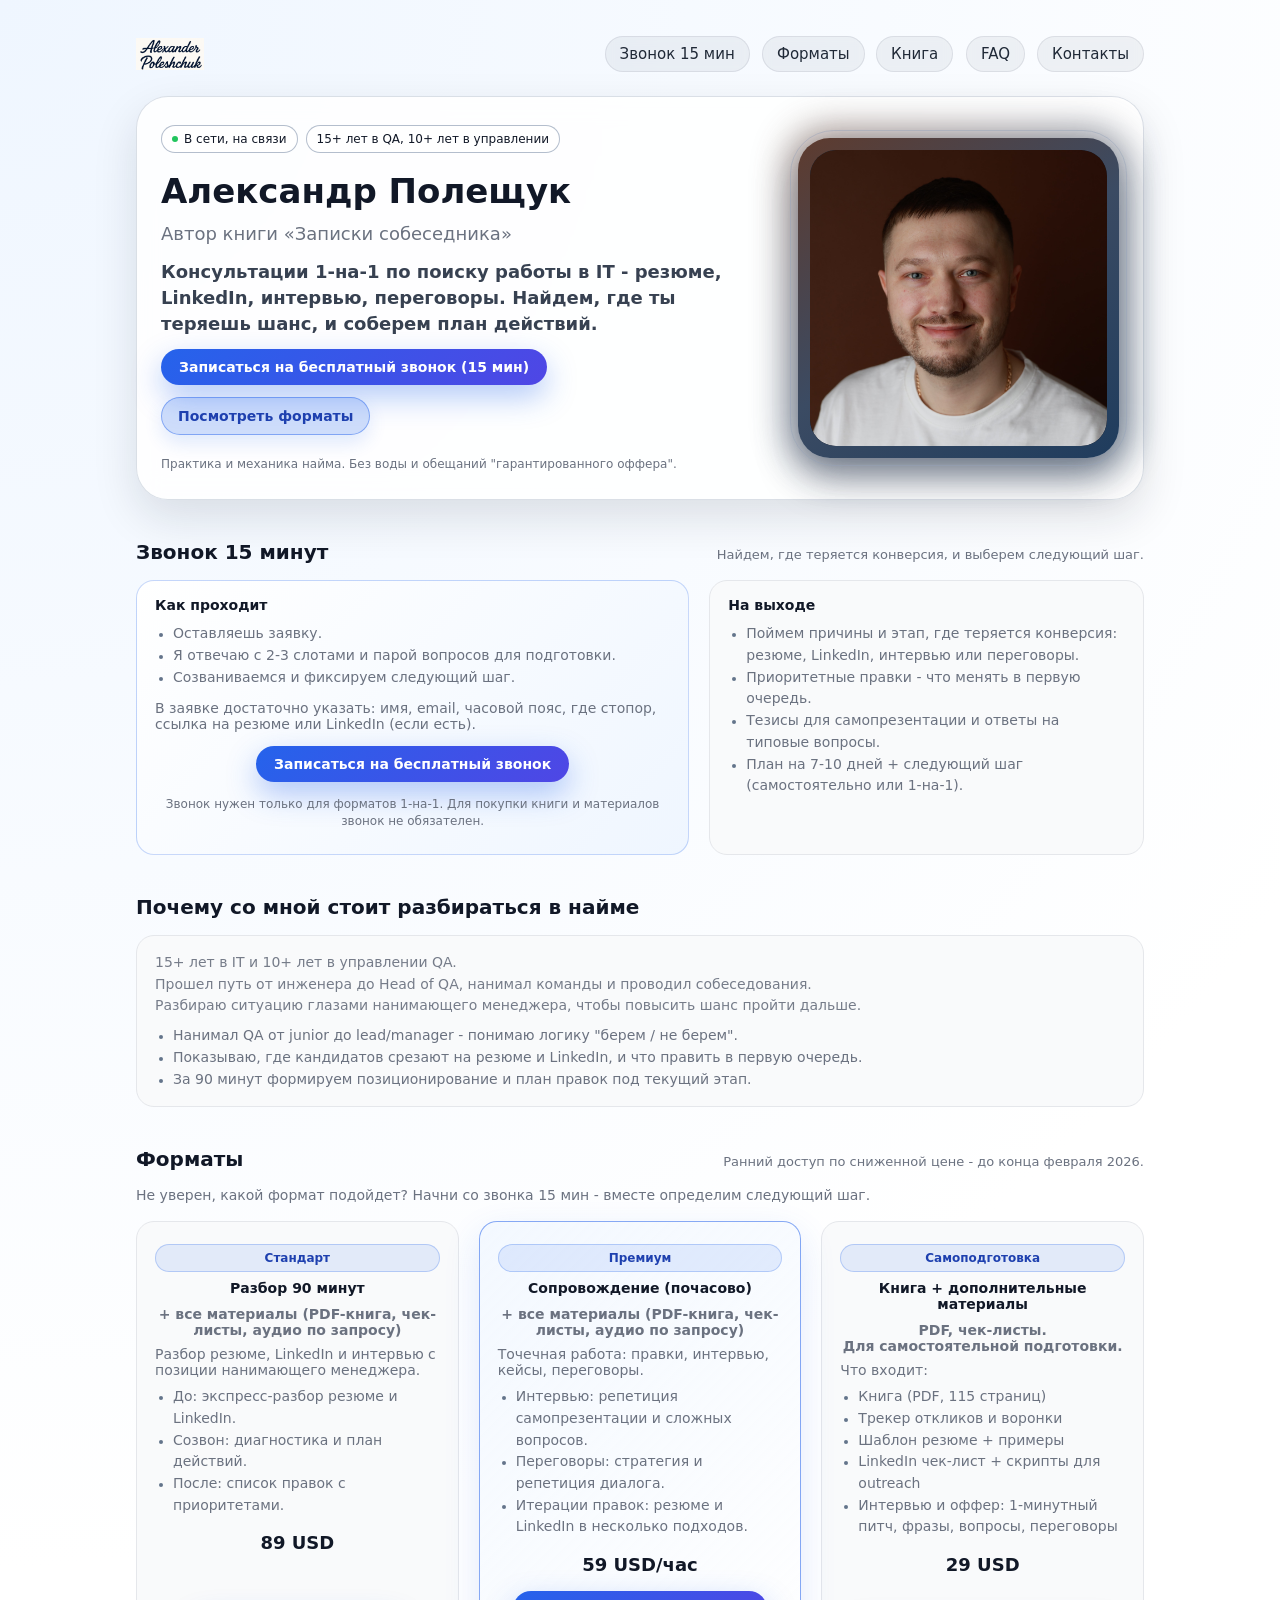
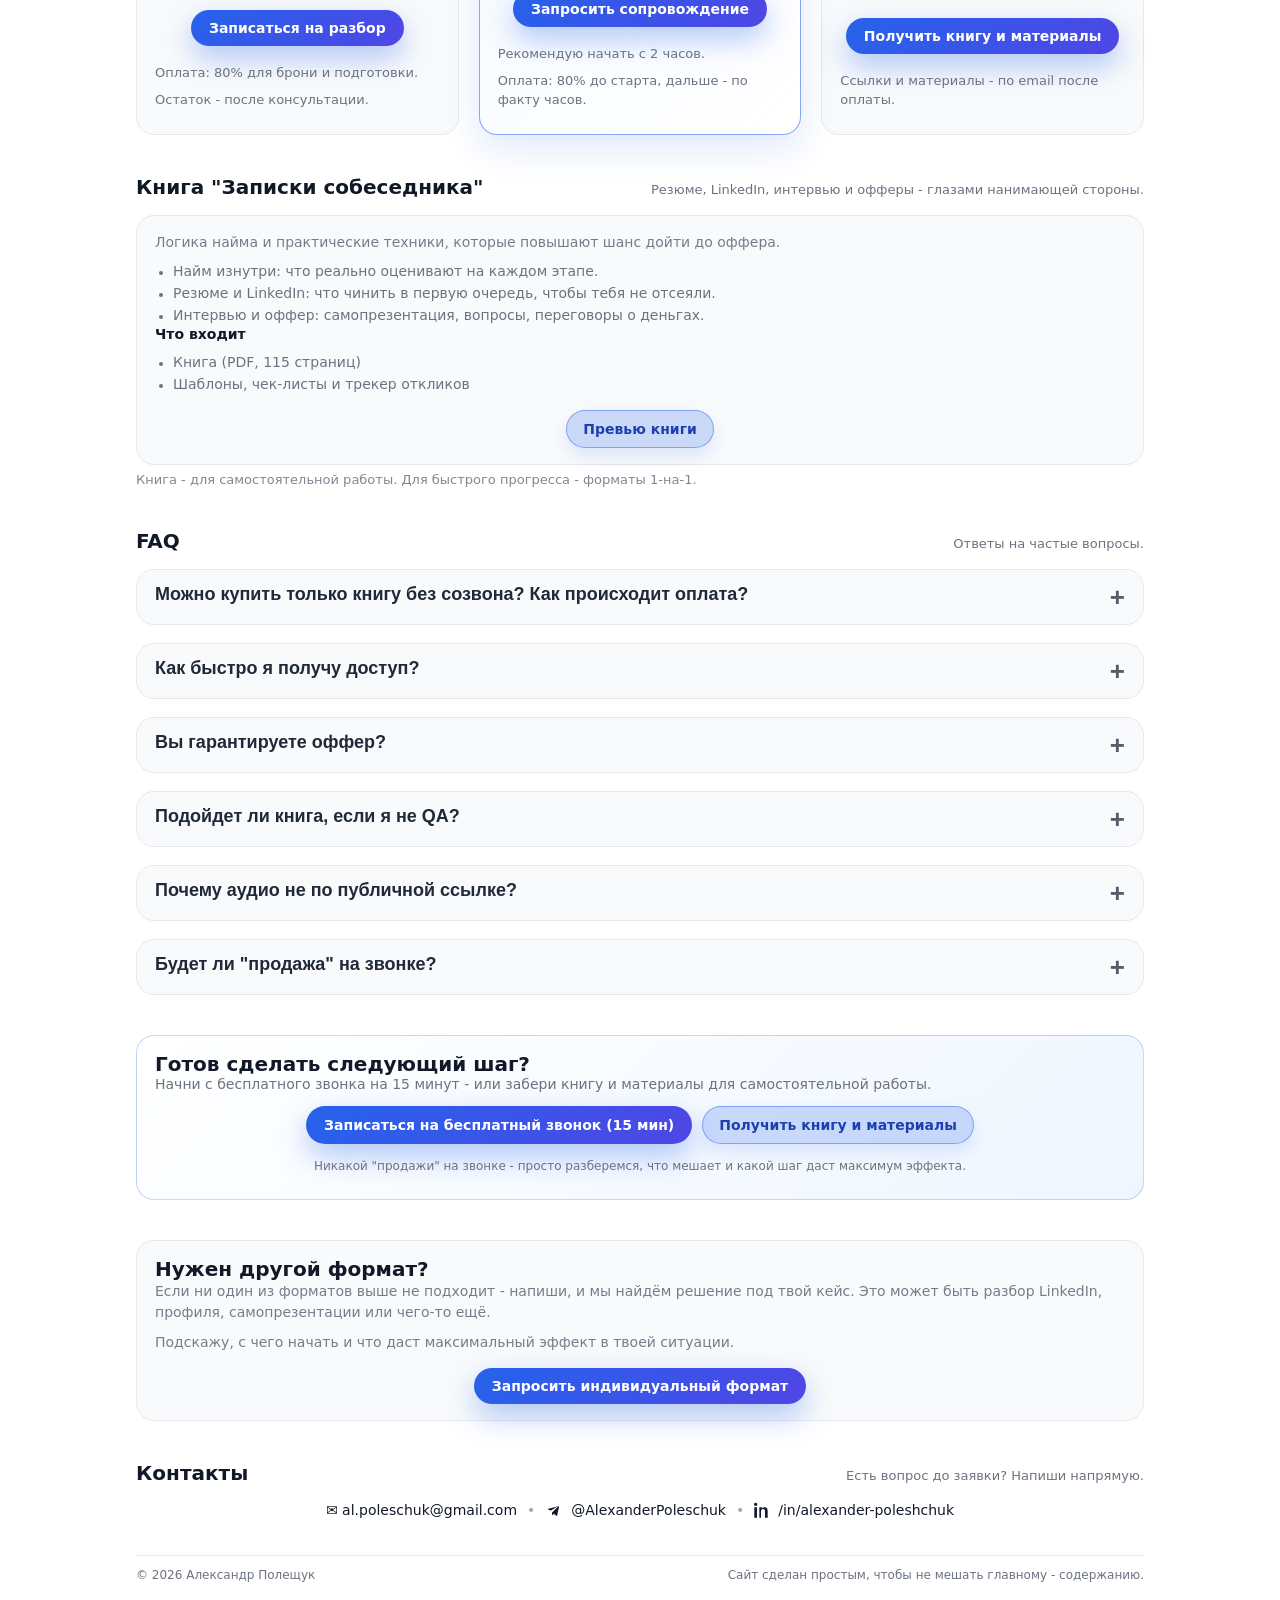
==== index.html @ 463e6f30 "Polish styles and layout" ====
<!DOCTYPE html>
<html lang="ru">

<head>
    <meta charset="utf-8" />
    <meta content="width=device-width, initial-scale=1" name="viewport" />
    <title>Александр Полещук - собеседования в IT</title>
    <meta content="Книга и работа 1-на-1: резюме, LinkedIn, интервью, офферы и переговоры. 15-минутный звонок, форматы, FAQ." name="description" />
    <link href="assets/favicon.png" rel="icon" type="image/png" />
    <link href="assets/favicon.ico" rel="icon" type="image/x-icon" />
    <link href="https://fonts.googleapis.com" rel="preconnect" />
    <link crossorigin="" href="https://fonts.gstatic.com" rel="preconnect" />
    <link href="styles.css" rel="stylesheet" />
</head>

<body>
    <div class="page">
        <header class="header">
            <a aria-label="На верх страницы" class="logo" href="#top">
                <img alt="Alexander Poleshchuk" loading="lazy" src="assets/Logo.png" />
            </a>
            <nav aria-label="Навигация" class="nav">
                <a href="#call">Звонок 15 мин</a>
                <a href="#pricing">Форматы</a>
                <a href="#book">Книга</a>
                <a href="#faq">FAQ</a>
                <a href="#contacts">Контакты</a>
            </nav>
        </header>
        <main id="top">
            <!-- HERO -->
            <section aria-label="Вступление" class="hero">
                <div class="hero-left">
                    <div class="hero-badges">
                        <span class="badge"><span class="badge-dot"></span>В сети, на связи</span>
                        <span class="badge">15+ лет в QA, 10+ лет в управлении</span>
                    </div>
                    <h1 class="hero-title">Александр Полещук</h1>
                    <div class="hero-subtitle hero-badge">
                        Автор книги «Записки собеседника»
                    </div>
                    <p class="hero-subtitle">
                        Консультации 1-на-1 по поиску работы в IT - резюме, LinkedIn, интервью, переговоры.
                        Найдем, где ты теряешь шанс, и соберем план действий.
                    </p>
                    <div class="hero-actions">
                        <a class="btn-primary js-lead" data-package="intro" href="#">Записаться на бесплатный звонок (15 мин)</a>
                        <a class="btn-secondary" href="#pricing">Посмотреть форматы</a>
                    </div>
                    <p class="hero-note">Практика и механика найма. Без воды и обещаний "гарантированного оффера".</p>
                </div>
                <div class="hero-right">
                    <div aria-hidden="true" class="hero-photo">
                        <div class="hero-photo-inner">
                            <img alt="Фото" loading="eager" src="assets/0F3A0094_1.JPG" />
                        </div>
                    </div>
                </div>
            </section>
            <!-- CALL 15 -->
            <section class="section" id="call">
                <div class="section-header">
                    <h2 class="section-title">Звонок 15 минут</h2>
                    <p class="section-subtitle">Найдем, где теряется конверсия, и выберем следующий шаг.</p>
                </div>
                <div class="grid-2">
                    <div class="card callout-card">
                        <h3>Как проходит</h3>
                        <ul class="list">
                            <li>Оставляешь заявку.</li>
                            <li>Я отвечаю с 2-3 слотами и парой вопросов для подготовки.</li>
                            <li>Созваниваемся и фиксируем следующий шаг.</li>
                        </ul>
                        <p class="mini-note">В заявке достаточно указать: имя, email, часовой пояс, где стопор, ссылка на резюме или LinkedIn (если есть).</p>
                        <div class="card-actions">
                            <a class="btn-primary js-lead" data-package="intro" href="#">Записаться на бесплатный звонок</a>
                        </div>
                        <p class="form-hint">
                            Звонок нужен только для форматов 1-на-1. Для покупки книги и материалов звонок не обязателен.
                        </p>
                    </div>
                    <div class="card">
                        <h3>На выходе</h3>
                        <ul class="list">
                            <li>Поймем причины и этап, где теряется конверсия: резюме, LinkedIn, интервью или переговоры.</li>
                            <li>Приоритетные правки - что менять в первую очередь.</li>
                            <li>Тезисы для самопрезентации и ответы на типовые вопросы.</li>
                            <li>План на 7-10 дней + следующий шаг (самостоятельно или 1-на-1).</li>
                        </ul>
                    </div>
                </div>
            </section>
            <!-- WHY ME -->
            <section class="section" id="about">
                <div class="section-header">
                    <h2 class="section-title">Почему со мной стоит разбираться в найме</h2>
                </div>
                <div class="grid-1">
                    <div class="card">
                        <p class="lead">
                            15+ лет в IT и 10+ лет в управлении QA.<br>
                            Прошел путь от инженера до Head of QA, нанимал команды и проводил собеседования.<br>
                            Разбираю ситуацию глазами нанимающего менеджера, чтобы повысить шанс пройти дальше.
                        </p>
                        <ul class="mini-list">
                            <li>Нанимал QA от junior до lead/manager - понимаю логику "берем / не берем".</li>
                            <li>Показываю, где кандидатов срезают на резюме и LinkedIn, и что править в первую очередь.</li>
                            <li>За 90 минут формируем позиционирование и план правок под текущий этап.</li>
                        </ul>
                    </div>
                </div>
            </section>
            <!-- PRICING -->
            <section class="section" id="pricing">
                <div class="section-header">
                    <h2 class="section-title">Форматы</h2>
                    <p class="section-subtitle">Ранний доступ по сниженной цене - до конца февраля 2026.</p>
                </div>
                <p class="pricing-hint">
                    Не уверен, какой формат подойдет? Начни со звонка 15 мин - вместе определим следующий шаг.
                </p>
                <div class="grid-3">
                    <div class="card price-card">
                        <div class="mini-badge">Стандарт</div>
                        <h3>Разбор 90 минут</h3>
                        <p class="compact compact-center">
                            + все материалы (PDF-книга, чек-листы, аудио по запросу)
                        </p>
                        <p>Разбор резюме, LinkedIn и интервью с позиции нанимающего менеджера.</p>
                        <ul class="mini-list">
                            <li>До: экспресс-разбор резюме и LinkedIn.</li>
                            <li>Созвон: диагностика и план действий.</li>
                            <li>После: список правок с приоритетами.</li>
                        </ul>
                        <div class="price">89 USD</div>
                        <div class="card-actions center">
                            <a class="btn-primary js-lead" data-package="consult" href="#">Записаться на разбор</a>
                        </div>
                        <p class="note">
                            <span class="note-line">Оплата: 80% для брони и подготовки.</span>
                            <span class="note-line">Остаток - после консультации.</span>
                        </p>
                    </div>
                    <div class="card price-card card-premium">
                        <div class="mini-badge">Премиум</div>
                        <h3>Сопровождение (почасово)</h3>
                        <p class="compact compact-center">
                            + все материалы (PDF-книга, чек-листы, аудио по запросу)
                        </p>
                        <p>Точечная работа: правки, интервью, кейсы, переговоры.</p>
                        <ul class="mini-list">
                            <li>Интервью: репетиция самопрезентации и сложных вопросов.</li>
                            <li>Переговоры: стратегия и репетиция диалога.</li>
                            <li>Итерации правок: резюме и LinkedIn в несколько подходов.</li>
                        </ul>
                        <div class="price">59 USD/час</div>
                        <div class="card-actions center">
                            <a class="btn-primary js-lead" data-package="mentoring" href="#">Запросить сопровождение</a>
                        </div>
                        <p class="note">
                            <span class="note-line">Рекомендую начать с 2 часов.</span>
                            <span class="note-line">Оплата: 80% до старта, дальше - по факту часов.</span>
                        </p>
                    </div>
                    <div class="card price-card">
                        <div class="mini-badge">Самоподготовка</div>
                        <h3>Книга + дополнительные материалы</h3>
                        <p class="compact compact-center">PDF, чек-листы.<br>
                            Для самостоятельной подготовки.</p>
                        <p>Что входит:</p>
                        <ul class="mini-list">
                            <li>Книга (PDF, 115 страниц)</li>
                            <li>Трекер откликов и воронки</li>
                            <li>Шаблон резюме + примеры</li>
                            <li>LinkedIn чек-лист + скрипты для outreach</li>
                            <li>Интервью и оффер: 1-минутный питч, фразы, вопросы, переговоры</li>
                        </ul>
                        <div class="price">29 USD</div>
                        <div class="card-actions center">
                            <a class="btn-primary js-lead" data-package="bundle" href="#">Получить книгу и материалы</a>
                        </div>
                        <p class="note">Ссылки и материалы - по email после оплаты.</p>
                    </div>
                </div>
            </section>
            <!-- BOOK -->
            <section class="section" id="book">
                <div class="section-header">
                    <h2 class="section-title">Книга "Записки собеседника"</h2>
                    <p class="section-subtitle">Резюме, LinkedIn, интервью и офферы - глазами нанимающей стороны.</p>
                </div>
                <div class="grid-1">
                    <div class="card">
                        <p class="lead">Логика найма и практические техники, которые повышают шанс дойти до оффера.</p>
                        <ul class="mini-list">
                            <li>Найм изнутри: что реально оценивают на каждом этапе.</li>
                            <li>Резюме и LinkedIn: что чинить в первую очередь, чтобы тебя не отсеяли.</li>
                            <li>Интервью и оффер: самопрезентация, вопросы, переговоры о деньгах.</li>
                        </ul>
                        <h3>Что входит</h3>
                        <ul class="mini-list">
                            <li>Книга (PDF, 115 страниц)</li>
                            <li>Шаблоны, чек-листы и трекер откликов</li>
                        </ul>
                        <div class="card-actions">
                            <a class="btn-secondary" href="assets/book_preview.pdf" rel="noopener" target="_blank">Превью книги</a>
                        </div>
                    </div>
                </div>
            </section>
            <p class="book-note">
                Книга - для самостоятельной работы. Для быстрого прогресса - форматы 1-на-1.
            </p>
            <!-- FAQ -->
            <section class="section" id="faq">
                <div class="section-header">
                    <h2 class="section-title">FAQ</h2>
                    <p class="section-subtitle">Ответы на частые вопросы.</p>
                </div>
                <div class="faq-list">
                    <div class="card collapsible-card">
                        <button class="collapse-toggle" type="button">Можно купить только книгу без созвона? Как происходит оплата?</button>
                        <div class="collapse-content">
                            <p>
                                Да. Нажмите «Получить книгу» и выберите формат «Книга + инструменты».
                                После заявки я отправлю инвойс (BYN/EUR/USD), после оплаты вы получите материалы.
                            </p>
                        </div>
                    </div>
                    <div class="card collapsible-card">
                        <button class="collapse-toggle" type="button">Как быстро я получу доступ?</button>
                        <div class="collapse-content">
                            <p>Обычно в течение суток после оплаты. По звонку - согласуем время отдельно.</p>
                        </div>
                    </div>
                    <div class="card collapsible-card">
                        <button class="collapse-toggle" type="button">Вы гарантируете оффер?</button>
                        <div class="collapse-content">
                            <p>Нет. Я не гарантирую оффер. <br>
                                Моя задача - показать, как вас видит нанимающий менеджер и где вы теряете шансы.
                                Дальше результат зависит от ваших действий.</p>
                        </div>
                    </div>
                    <div class="card collapsible-card">
                        <button class="collapse-toggle" type="button">Подойдет ли книга, если я не QA?</button>
                        <div class="collapse-content">
                            <p>Да. Подойдет для QA, Dev, BA, PM и других IT ролей.</p>
                        </div>
                    </div>
                    <div class="card collapsible-card">
                        <button class="collapse-toggle" type="button">Почему аудио не по публичной ссылке?</button>
                        <div class="collapse-content">
                            <p>Озвучка привязана к актуальной версии книги, поэтому ссылку на аудио выдаю индивидуально.</p>
                        </div>
                    </div>
                    <div class="card collapsible-card">
                        <button class="collapse-toggle" type="button">Будет ли "продажа" на звонке?</button>
                        <div class="collapse-content">
                            <p>Нет. Звонок нужен, чтобы разобраться в ситуации и выбрать следующий шаг. Если формат не твой - я так и скажу.</p>
                        </div>
                    </div>
                </div>
            </section>
            <section class="section" id="final-cta" aria-label="Финальный призыв">
                <div class="grid-1">
                    <div class="card callout-card cta-final">
                        <h2 class="section-title">Готов сделать следующий шаг?</h2>
                        <p class="section-subtitle">Начни с бесплатного звонка на 15 минут - или забери книгу и материалы для самостоятельной работы.</p>
                        <div class="card-actions">
                            <a class="btn-primary js-lead" data-package="intro" href="#">Записаться на бесплатный звонок (15 мин)</a>
                            <a class="btn-secondary js-lead" data-package="bundle" href="#">Получить книгу и материалы</a>
                        </div>
                        <p class="form-hint">Никакой "продажи" на звонке - просто разберемся, что мешает и какой шаг даст максимум эффекта.</p>
                    </div>
                </div>
            </section>
            <section class="section" id="custom-offer">
                <div class="grid-1">
                    <div class="card custom-card">
                        <h2 class="section-title">Нужен другой формат?</h2>
                        <p class="lead">
                            Если ни один из форматов выше не подходит - напиши, и мы найдём решение под твой кейс.
                            Это может быть разбор LinkedIn, профиля, самопрезентации или чего-то ещё.
                        </p>
                        <p class="lead">
                            Подскажу, с чего начать и что даст максимальный эффект в твоей ситуации.
                        </p>
                        <div class="card-actions center">
                            <a class="btn-primary js-lead" data-package="custom" href="#">Запросить индивидуальный формат</a>
                        </div>
                    </div>
                </div>
            </section>
            <!-- CONTACTS -->
            <section class="section" id="contacts">
                <div class="section-header">
                    <h2 class="section-title">Контакты</h2>
                    <p class="section-subtitle">Есть вопрос до заявки? Напиши напрямую.</p>
                </div>
                <div class="contact-wide">
                    <div class="contact-line">
                        <a href="mailto:al.poleschuk@gmail.com">✉️ al.poleschuk@gmail.com</a>
                        <span class="sep">•</span>
                        <a href="https://t.me/AlexanderPoleschuk" rel="noopener" target="_blank"><span class="icon icon-telegram" aria-hidden="true"><svg viewBox="0 0 24 24" width="22" height="22" focusable="false" aria-hidden="true">
                                    <path d="M9.4 15.4 9.2 19c.3 0 .5-.1.7-.3l1.7-1.6 3.4 2.5c.6.3 1.1.2 1.3-.6l2.3-10.8c.2-1-.4-1.4-1.2-1.1L4.7 10.3c-.9.4-.9 1-.2 1.2l3.6 1.1 8.4-5.3c.4-.3.8-.1.5.2z" fill="currentColor" /></svg></span><span>@AlexanderPoleschuk</span></a>
                        <span class="sep">•</span>
                        <a href="https://www.linkedin.com/in/alexander-poleshchuk" rel="noopener" target="_blank"><span class="icon" aria-hidden="true"><svg viewBox="0 0 24 24" width="16" height="16" focusable="false" aria-hidden="true">
                                    <path d="M4.98 3.5C4.98 4.88 3.87 6 2.5 6S0 4.88 0 3.5 1.12 1 2.5 1s2.48 1.12 2.48 2.5ZM.5 23.5h4V7.9h-4V23.5ZM8 7.9h3.8v2.1h.1c.5-1 1.8-2.1 3.8-2.1 4 0 4.8 2.6 4.8 6v9.6h-4v-8.5c0-2-.1-4.6-2.8-4.6-2.8 0-3.2 2.2-3.2 4.5v8.6H8V7.9Z" fill="currentColor" /></svg></span><span>/in/alexander-poleshchuk</span></a>
                    </div>
                </div>
            </section>
        </main>
        <footer class="footer">
            <div>© 2026 Александр Полещук</div>
            <div class="footer-note">Сайт сделан простым, чтобы не мешать главному - содержанию.</div>
        </footer>
    </div>
    <!-- LEAD MODAL -->
    <div class="modal" id="lead-modal" aria-hidden="true" role="dialog" aria-modal="true" aria-label="Заявка">
        <div class="modal-overlay" data-close="1"></div>
        <div class="modal-dialog" role="document">
            <button class="modal-close" type="button" aria-label="Закрыть">×</button>
            <div class="modal-actions">
                <a class="btn-link" id="lead-open-new" href="#" target="_blank" rel="noopener">Открыть в новом окне</a>
            </div>
            <div class="modal-body">
                <iframe id="lead-iframe" title="Заявка" loading="lazy" referrerpolicy="no-referrer-when-downgrade"></iframe>
            </div>
        </div>
    </div>
    <script>
    (function() {
        // FAQ collapsible
        document.querySelectorAll("#faq .collapsible-card").forEach(function(card) {
            var btn = card.querySelector(".collapse-toggle");
            if (!btn) return;
            btn.addEventListener("click", function() {
                card.classList.toggle("open");
            });
        });

        // Lead form
        var FORM_URL = "https://docs.google.com/forms/d/e/1FAIpQLSftlzaAbvAM563JBNZe5KLMYpnVzD3fEn_o30i_60KhGrlPZw/viewform";

        var PACKAGE_ENTRY_ID = "1130544471";

        var PACKAGE_LABELS = {
            intro: "15-минутный созвон (входной)",
            bundle: "Книга + дополнительные материалы",
            consult: "Книга + консультация (90 минут)",
            mentoring: "Книга + сопровождение (почасово)",
            custom: "Индивидуальный запрос (кастомный формат)"
        };

        function buildPrefilledUrl(baseUrl, entryId, label, embedded) {
            if (!label) return baseUrl;

            var u = new URL(baseUrl);
            u.searchParams.set("usp", "pp_url");
            u.searchParams.set("entry." + entryId, label);

            if (embedded) {
                u.searchParams.set("embedded", "true");
            }

            return u.toString();
        }

        var modal = document.getElementById("lead-modal");
        var iframe = document.getElementById("lead-iframe");
        var openNew = document.getElementById("lead-open-new");

        function openModal(urlEmbed, urlNewTab) {
            if (!modal || !iframe) return false;

            iframe.src = urlEmbed;

            if (openNew) {
                openNew.href = urlNewTab || urlEmbed;
            }

            modal.classList.add("is-open");
            modal.setAttribute("aria-hidden", "false");
            document.body.classList.add("modal-open");
            return true;
        }

        function closeModal() {
            if (!modal) return;

            modal.classList.remove("is-open");
            modal.setAttribute("aria-hidden", "true");
            document.body.classList.remove("modal-open");

            if (iframe) {
                iframe.src = "about:blank";
            }
        }

        // Close handlers
        if (modal) {
            modal.querySelectorAll("[data-close='1'], .modal-close").forEach(function(el) {
                el.addEventListener("click", function() {
                    closeModal();
                });
            });

            document.addEventListener("keydown", function(e) {
                if (e.key === "Escape") closeModal();
            });
        }

        function openForm(pkg) {
            var label = PACKAGE_LABELS[pkg] || "";

            var urlEmbed = buildPrefilledUrl(FORM_URL, PACKAGE_ENTRY_ID, label, true);
            var urlNewTab = buildPrefilledUrl(FORM_URL, PACKAGE_ENTRY_ID, label, false);

            // If modal is not available - fallback to new tab
            var opened = openModal(urlEmbed, urlNewTab);
            if (!opened) {
                var w = window.open(urlNewTab, "_blank");
                if (w) {
                    w.opener = null;
                    w.focus();
                } else {
                    window.location.href = urlNewTab;
                }
            }
        }


        // Buttons -> open prefilled form
        document.querySelectorAll(".js-lead").forEach(function(el) {
            el.addEventListener("click", function(e) {
                e.preventDefault();
                openForm(el.getAttribute("data-package") || "intro");
            });
        });
    })();
    </script>
</body>

</html>
---- styles.css ----
:root {
    --bg: #ffffff;
    --text: #111827;
    --muted: #6b7280;
    --border: #e5e7eb;
    --card-bg: #f9fafb;
    --shadow-soft: 0 18px 45px rgba(15, 23, 42, 0.12);

    --text-sm: 13px;
    --text-md: 14px;
    --text-lead: 15px;
}

* {
    box-sizing: border-box;
}

html {
    scroll-behavior: smooth;
}

body {
    margin: 0;
    font-family: "Inter", system-ui, -apple-system, BlinkMacSystemFont, "Segoe UI", sans-serif;
    background: radial-gradient(circle at top left, #eff6ff 0, #ffffff 45%);
    color: var(--text);
    -webkit-font-smoothing: antialiased;
}

a {
    color: #071b36;
    text-decoration: none;
}

a:hover {
    text-decoration: underline;
}

.page {
    max-width: 1040px;
    margin: 0 auto;
    padding: 24px 16px 56px;
}

/* Header */

.header {
    display: flex;
    align-items: center;
    justify-content: space-between;
    padding: 12px 0 24px;
}

.logo {
    display: flex;
    align-items: center;
}

.logo img {
    height: 32px;
    width: auto;
    display: block;
}

.nav {
    display: flex;
    flex: 1;
    margin-left: 36px;
    justify-content: flex-end;
    gap: 12px;
    flex-wrap: wrap;
}

.nav a {
    font-size: 15px;
    font-weight: 500;
    padding: 8px 14px;
    border-radius: 999px;
    background: rgba(15, 23, 42, 0.05);
    color: #1f2937;
    border: 1px solid rgba(15, 23, 42, 0.08);
    backdrop-filter: blur(4px);
    transition: all 0.22s ease;
}

.nav a:hover {
    background: rgba(37, 99, 235, 0.12);
    border-color: rgba(37, 99, 235, 0.35);
    transform: translateY(-1px);
    text-decoration: none;
}

.nav a:active {
    transform: scale(0.97);
}

/* Hero */

.hero {
    display: grid;
    grid-template-columns: minmax(0, 3.2fr) minmax(0, 2fr);
    gap: 32px;
    align-items: center;
    padding: 28px 24px;
    background: rgba(255, 255, 255, 0.85);
    border-radius: 32px;
    box-shadow: var(--shadow-soft);
    border: 1px solid rgba(148, 163, 184, 0.35);
    backdrop-filter: blur(12px);
}

.hero-badges {
    display: flex;
    flex-wrap: wrap;
    gap: 8px;
    margin-bottom: 20px;
}

.badge {
    font-size: 12px;
    padding: 6px 10px;
    border-radius: 999px;
    border: 1px solid rgba(148, 163, 184, 0.7);
    background: #ffffff;
    color: #111827;
    display: inline-flex;
    align-items: center;
    gap: 6px;
}

.badge-dot {
    width: 6px;
    height: 6px;
    border-radius: 999px;
    background: #22c55e;
}

.hero-title {
    font-size: 34px;
    line-height: 1.06;
    margin: 0 0 12px;
}

.hero-subtitle {
    font-size: 18px;
    color: #374151;
    font-weight: 600;
    line-height: 1.45;
    margin: 0 0 12px;
}

.hero-badge {
  font-weight: 500;
  color: var(--muted);
}

.hero-context {
    font-size: 14px;
    color: var(--muted);
    line-height: 1.55;
    margin: 0 0 18px;
}

.hero-actions {
    display: flex;
    flex-wrap: wrap;
    gap: 12px;
    margin-bottom: 22px;
}

.btn-primary {
    border-radius: 999px;
    background: linear-gradient(135deg, #2563eb, #4f46e5);
    color: #ffffff;
    padding: 10px 18px;
    font-size: 14px;
    font-weight: 600;
    border: 0;
    cursor: pointer;
    display: inline-flex;
    align-items: center;
    justify-content: center;
    gap: 8px;
    text-decoration: none;
    box-shadow: 0 12px 30px rgba(37, 99, 235, 0.35);
    transition: transform 0.18s ease, box-shadow 0.18s ease;
}

.btn-primary:hover {
    transform: translateY(-1px);
    box-shadow: 0 16px 40px rgba(37, 99, 235, 0.45);
    text-decoration: none;
}

.btn-secondary {
    border-radius: 999px;
    background: rgba(37, 99, 235, 0.22);
    color: #1e40af;
    padding: 10px 16px;
    font-size: 14px;
    font-weight: 700;
    border: 1px solid rgba(37, 99, 235, 0.45);
    cursor: pointer;
    display: inline-flex;
    align-items: center;
    justify-content: center;
    gap: 8px;
    text-decoration: none;
    transition: transform 0.18s ease, background 0.18s ease, box-shadow 0.18s ease;
    box-shadow: 0 8px 18px rgba(37, 99, 235, 0.14);
}

.btn-secondary:hover {
    transform: translateY(-1px);
    text-decoration: none;
    background: rgba(37, 99, 235, 0.14);
    box-shadow: 0 10px 22px rgba(37, 99, 235, 0.14);
}

.btn-link {
    display: inline-flex;
    align-items: center;
    padding: 10px 6px;
    font-size: 14px;
    font-weight: 600;
    color: #1f2937;
    border-radius: 12px;
    transition: background 0.18s ease;
}

.btn-link:hover {
    background: rgba(37, 99, 235, 0.08);
    text-decoration: none;
}

.hero-note {
    font-size: 12px;
    color: var(--muted);
    margin: 14px 0 0;
}


/* Photo frame */

.hero-right {
    display: flex;
    justify-content: flex-end;
}

.hero-photo {
    position: relative;
    width: 90%;
    max-width: 500px;
    height: clamp(250px, 28vw, 320px);
    border-radius: 32px;
    background: linear-gradient(145deg, #5e3b2e 0%, #3b4b63 50%, #1f3c5d 100%);
    box-shadow: 0 20px 40px rgba(15, 23, 42, 0.35);
    overflow: visible;
}

.hero-photo::after {
    content: "";
    position: absolute;
    inset: -8px;
    border-radius: 44px;
    border: 1px solid rgba(148, 163, 184, 0.45);
    pointer-events: none;
}

.hero-photo::before {
    content: "";
    position: absolute;
    inset: -10px;
    border-radius: 40px;
    background: linear-gradient(145deg, #5e3b2e 0%, #3b4b63 50%, #1f3c5d 100%);
    filter: blur(18px);
    opacity: 0.55;
    z-index: -1;
}

.hero-photo-inner {
    position: absolute;
    inset: 12px;
    border-radius: 26px;
    background: linear-gradient(145deg, #1f2937, #111827);
    overflow: hidden;
}

.hero-photo-inner img {
    width: 100%;
    height: 100%;
    object-fit: cover;
    border-radius: 26px;
}

/* Sections */

.section {
    margin-top: 40px;
}

.section-header {
    display: flex;
    justify-content: space-between;
    align-items: baseline;
    gap: 12px;
    margin-bottom: 16px;
}

.section-title {
    font-size: 20px;
    font-weight: 700;
    margin: 0;
}

.section-subtitle {
    font-size: var(--text-sm);
    color: var(--muted);
    margin: 0;
}

.grid-2 {
    display: grid;
    grid-template-columns: minmax(0, 1.4fr) minmax(0, 1.1fr);
    gap: 20px;
}


.grid-1 {
    display: grid;
    grid-template-columns: 1fr;
    gap: 16px;
}

.grid-3 {
    display: grid;
    grid-template-columns: repeat(3, minmax(0, 1fr));
    gap: 20px;
}

.card {
    background: var(--card-bg);
    border-radius: 18px;
    border: 1px solid var(--border);
    padding: 16px 18px;
}

.card h3 {
    margin: 0 0 10px;
    font-size: var(--text-md);
}

.card p {
    margin: 0 0 8px;
    font-size: var(--text-md);
    color: var(--muted);
}

.note {
    margin: 18px 0 0;
    font-size: var(--text-sm);
    line-height: 1.45;
    color: var(--muted);
}

.hint {
    margin: 18px 0 0;
    font-size: var(--text-sm);
    line-height: 1.45;
    color: var(--muted);
}


.mini-note {
    margin: 22px 0 10px;
    padding-top: 12px;
    border-top: none;
    font-size: var(--text-sm);
    color: var(--muted);
}

.note-line {
    display: block;
}

.note-line+.note-line {
    margin-top: 8px;
}

.footer-note {
    text-align: right;
}

.compact {
    margin: 0 0 8px;
    font-size: var(--text-md);
    font-weight: 600;
    color: var(--muted);
}

.compact-center {
    text-align: center;
}

.lead {
    margin: 0 0 12px;
    font-size: var(--text-lead);
    line-height: 1.55;
    color: var(--text);
    opacity: 0.92;
}

.book-note {
    font-size: 13px;
    line-height: 1.4;
    color: var(--muted);
    opacity: 0.85;
    margin-top: 6px;
}

.card-actions {
    display: flex;
    flex-wrap: wrap;
    gap: 12px;
    margin-top: 14px;
    justify-content: center;
}

.callout-card {
    background: linear-gradient(135deg, #ffffff, #eff6ff);
    border-color: rgba(37, 99, 235, 0.25);
}

/* Pricing */

.price {
    font-size: 18px;
    font-weight: 800;
    text-align: center;
    margin: 16px 0 16px;
    color: #111827;
}

.price-card {
    padding-top: 22px;
    padding-bottom: 24px;
    display: flex;
    flex-direction: column;
    align-items: stretch;
    text-align: center;
}

.price-card .btn-primary {
    width: fit-content;
    margin: 0 auto;
}

.price-card .note {
    margin: 18px 0 0;
    font-size: var(--text-sm);
    line-height: 1.45;
    color: var(--muted);
}

.pricing-hint {
    margin: 6px 0 18px;
    font-size: var(--text-md);
    color: var(--muted);
}

.card-premium {
    border-color: rgba(37, 99, 235, 0.55);
    background: linear-gradient(135deg, rgba(239, 246, 255, 0.75), #ffffff);
    box-shadow: 0 14px 36px rgba(37, 99, 235, 0.14);
    position: relative;
}

.mini-badge {
    display: inline-flex;
    align-items: center;
    justify-content: center;
    font-size: 12px;
    font-weight: 700;
    padding: 6px 10px;
    border-radius: 999px;
    background: rgba(37, 99, 235, 0.1);
    border: 1px solid rgba(37, 99, 235, 0.25);
    color: #1e40af;
    margin-bottom: 8px;
}

/* FAQ */

.faq-list {
    display: flex;
    flex-direction: column;
    gap: 18px;
}

.collapsible-card {
    padding: 0;
}

.collapse-toggle {
    width: 100%;
    text-align: left;
    padding: 14px 18px;
    font-size: 18px;
    font-weight: 700;
    border: none;
    background: var(--card-bg);
    border-radius: 18px;
    cursor: pointer;
    color: #1f2937;
    transition: background 0.2s ease;
}

.collapse-toggle:hover {
    background: rgba(37, 99, 235, 0.06);
}

.collapse-toggle::after {
    content: "+";
    float: right;
    font-weight: 900;
    font-size: 26px;
    line-height: 26px;
    opacity: 0.75;
}

.collapsible-card.open .collapse-toggle::after {
    content: "−";
    font-weight: 900;
    font-size: 28px;
    line-height: 28px;
    opacity: 0.85;
}

.collapse-content {
    display: none;
    padding: 0 18px 0;
    border-top: 1px solid var(--border);
    background: var(--card-bg);
    border-radius: 0 0 18px 18px;
}

.collapsible-card.open .collapse-content {
    display: block;
    padding: 16px 18px 20px;
}

.collapse-content p {
    margin: 0;
    font-size: 14px;
    line-height: 1.7;
    color: var(--muted);
}

/* Contacts */

.contact-wide {
    width: 100%;
    display: flex;
    flex-direction: column;
    gap: 10px;
}

.contact-line {
    width: 100%;
    display: flex;
    flex-wrap: wrap;
    align-items: center;
    justify-content: center;
    gap: 10px;
    font-size: 14px;
}

.contact-line a {
    display: inline-flex;
    align-items: center;
    gap: 8px;
    color: var(--text);
    text-decoration: none;
}

.icon {
    display: inline-flex;
    align-items: center;
    justify-content: center;
    width: 16px;
    height: 16px;
}

.icon-telegram {
    width: 18px;
    height: 18px;
}

.icon svg {
    display: block;
}

.contact-line a:hover {
    text-decoration: underline;
}

.contact-line .sep {
    color: var(--muted);
    opacity: 0.6;
}

/* Footer */


.footer {
    margin-top: 36px;
    font-size: 12px;
    color: var(--muted);
    display: flex;
    justify-content: space-between;
    gap: 12px;
    border-top: 1px solid var(--border);
    padding-top: 12px;
}

.footer-links {
    display: flex;
    flex-wrap: wrap;
    gap: 12px;
    justify-content: flex-end;
}

.footer-links a {
    color: var(--muted);
    text-decoration: none;
}

.footer-links a:hover {
    text-decoration: underline;
}

.card .form-hint {
  margin-top: 14px;
  font-size: 12px;
  line-height: 1.4;
  color: #6b7280;
  text-align: center;
}

/* Focus */

a:focus-visible,
button:focus-visible,
.btn-primary:focus-visible,
.btn-secondary:focus-visible,
.nav a:focus-visible,
.collapse-toggle:focus-visible {
    outline: 2px solid #2563eb;
    outline-offset: 3px;
}

/* Responsive */

@media (max-width: 960px) {
    .grid-3 {
        grid-template-columns: minmax(0, 1fr);
    }
}

@media (max-width: 800px) {
    .header {
        flex-direction: column;
        align-items: flex-start;
        gap: 8px;
    }

    .nav {
        margin-left: 0;
        justify-content: flex-start;
    }

    .hero {
        grid-template-columns: minmax(0, 1fr);
        padding: 20px 16px;
    }

    .hero-right {
        justify-content: flex-start;
    }

    .hero-photo {
        max-width: 100%;
        height: 260px;
    }

    .grid-2 {
        grid-template-columns: minmax(0, 1fr);
    }

    .footer {
        flex-direction: column;
        gap: 6px;
    }

    .footer-note {
        text-align: left;
    }
}

/* ===== Consistent bullets (native marker, smaller than text) ===== */
.list,
.mini-list {
    /* Use native list markers for stable typography and alignment */
    list-style: disc;
    padding-left: 18px;
    margin: 8px 0 0;
    color: var(--muted);
    font-size: var(--text-md);
    line-height: 1.55;
}

.mini-list {
    margin-top: 0;
}

.list li,
.mini-list li {
    margin: 0;
}

/* Make marker slightly smaller and quieter than text */
.list li::marker,
.mini-list li::marker {
    font-size: 0.85em;
    color: #64748b;
}

/* ===== Local spacing tweaks ===== */
#call .mini-list {
    margin-bottom: 0;
}

#call .hint {
    margin-top: 26px;
}

/* extra air before "Если есть..." */

#book .lead+.lead {
    margin-top: 22px;
}

/* more air before "Основано..." */


#book .mini-list+.lead {
    margin-top: 22px;
}

/* ===== Mobile micro-tweaks ===== */
@media (max-width: 480px) {
    .hero-actions {
        flex-direction: column;
    }

    .hero-actions .btn-primary,
    .hero-actions .btn-secondary {
        width: 100%;
        justify-content: center;
    }

    .hero-actions .btn-secondary {
        opacity: 0.92;
    }

    .hero-photo {
        width: 100%;
        max-width: 100%;
        height: 220px;
    }

    .hero-right {
        justify-content: flex-start;
    }

    .hero-subtitle {
        max-width: 32ch;
    }

    #call .grid-2>.card:nth-child(2) .list li:nth-child(3) {
        margin-bottom: 12px;
    }

}

/* Modal (Lead form) */
body.modal-open {
    overflow: hidden;
}

.modal {
    position: fixed;
    inset: 0;
    display: none;
    z-index: 80;
}

.modal.is-open {
    display: block;
}

.modal-overlay {
    position: absolute;
    inset: 0;
    background: rgba(15, 23, 42, 0.55);
    backdrop-filter: blur(2px);
}

.modal-dialog {
    position: relative;
    width: min(980px, calc(100% - 24px));
    height: min(86vh, 820px);
    margin: 6vh auto 0;
    background: #ffffff;
    border-radius: 22px;
    border: 1px solid rgba(148, 163, 184, 0.45);
    box-shadow: 0 24px 70px rgba(15, 23, 42, 0.35);
    overflow: hidden;
}

.modal-body {
    height: 100%;
}

.modal-body iframe {
    width: 100%;
    height: 100%;
    border: 0;
}

.modal-close {
    position: absolute;
    top: 10px;
    right: 12px;
    width: 38px;
    height: 38px;
    border-radius: 999px;
    border: 1px solid rgba(15, 23, 42, 0.12);
    background: rgba(255, 255, 255, 0.92);
    cursor: pointer;
    font-size: 22px;
    line-height: 34px;
    font-weight: 900;
    color: #0f172a;
    z-index: 2;
}

.modal-close:hover {
    background: rgba(37, 99, 235, 0.08);
}

.modal-actions {
    position: absolute;
    top: 10px;
    left: 12px;
    z-index: 2;
}

.modal-actions .btn-link {
    background: rgba(255, 255, 255, 0.92);
    border: 1px solid rgba(15, 23, 42, 0.12);
    padding: 8px 10px;
    border-radius: 999px;
}

/* Final CTA */
.cta-final .card-actions {
    flex-wrap: wrap;
    gap: 10px;
}

.price-card ul,
.price-card p:not(.compact) {
  text-align: left;
}

.price-card .card-actions {
  margin-top: auto;
}
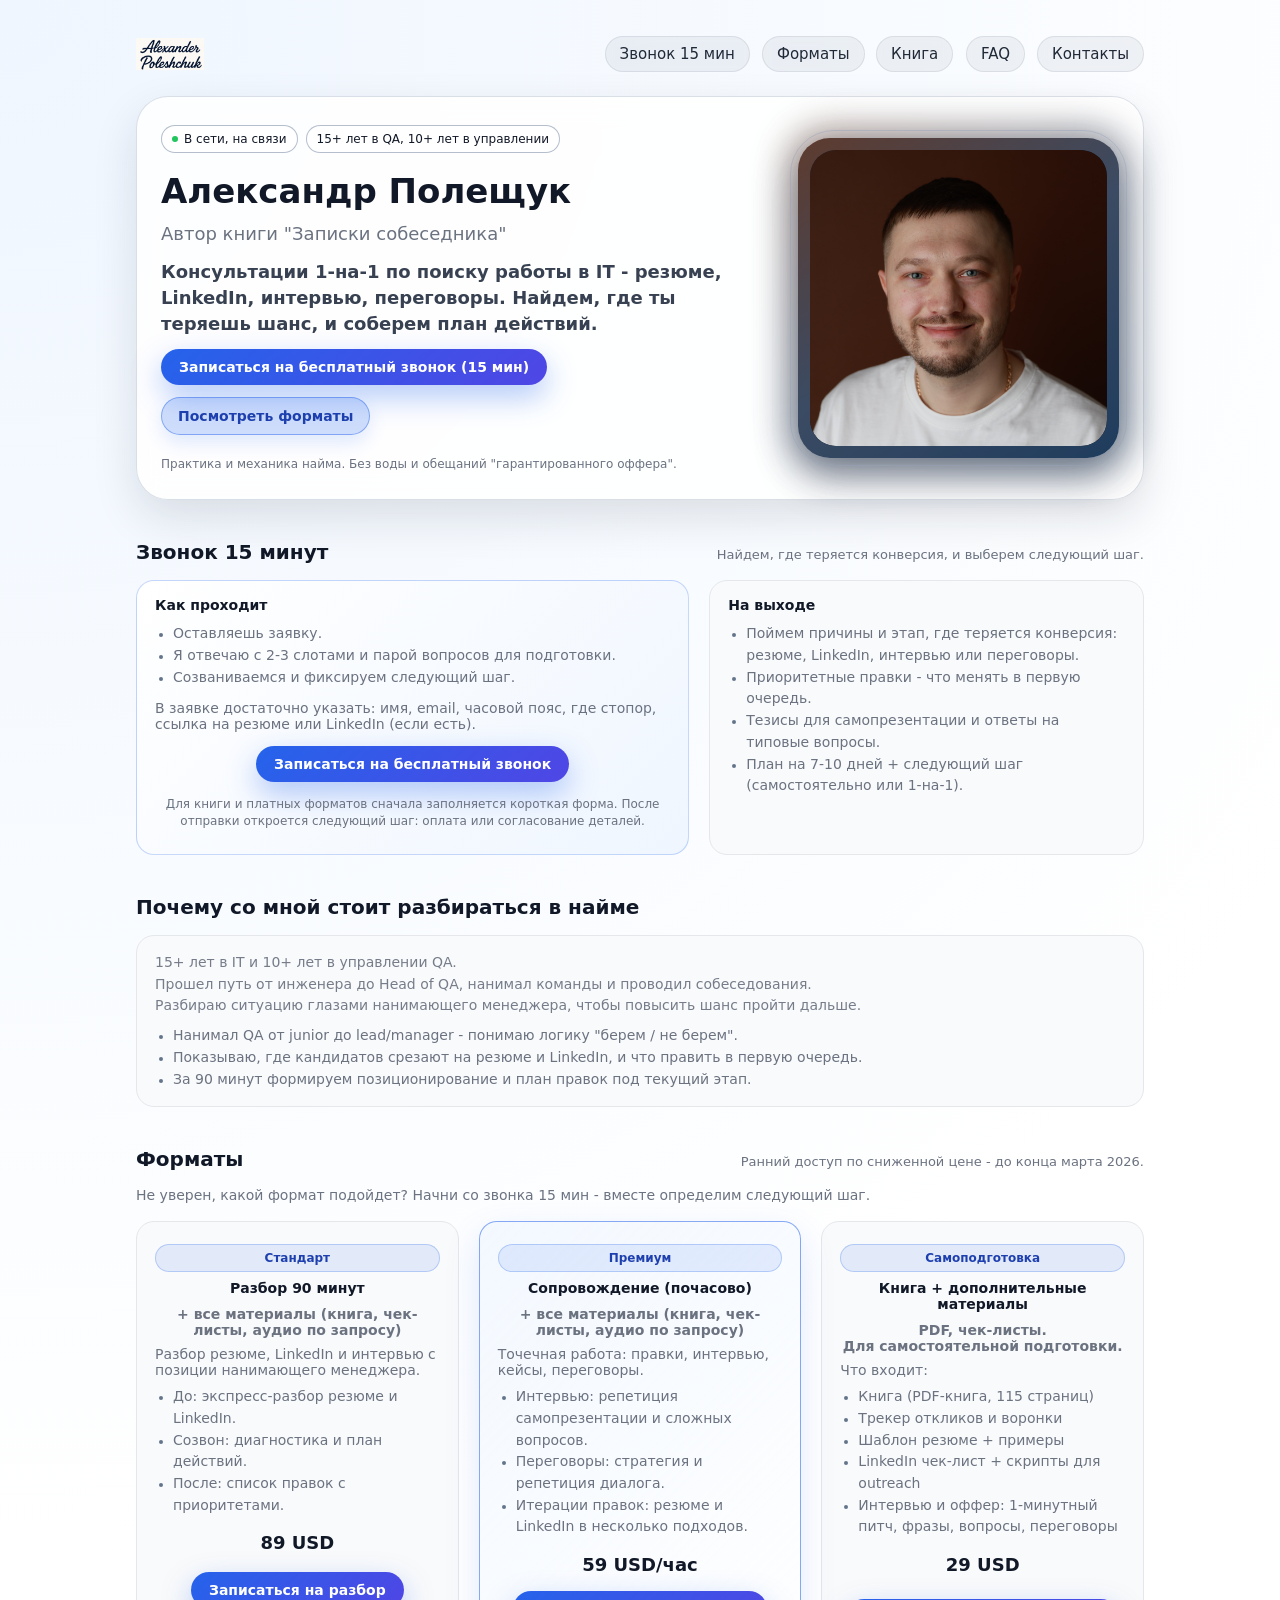
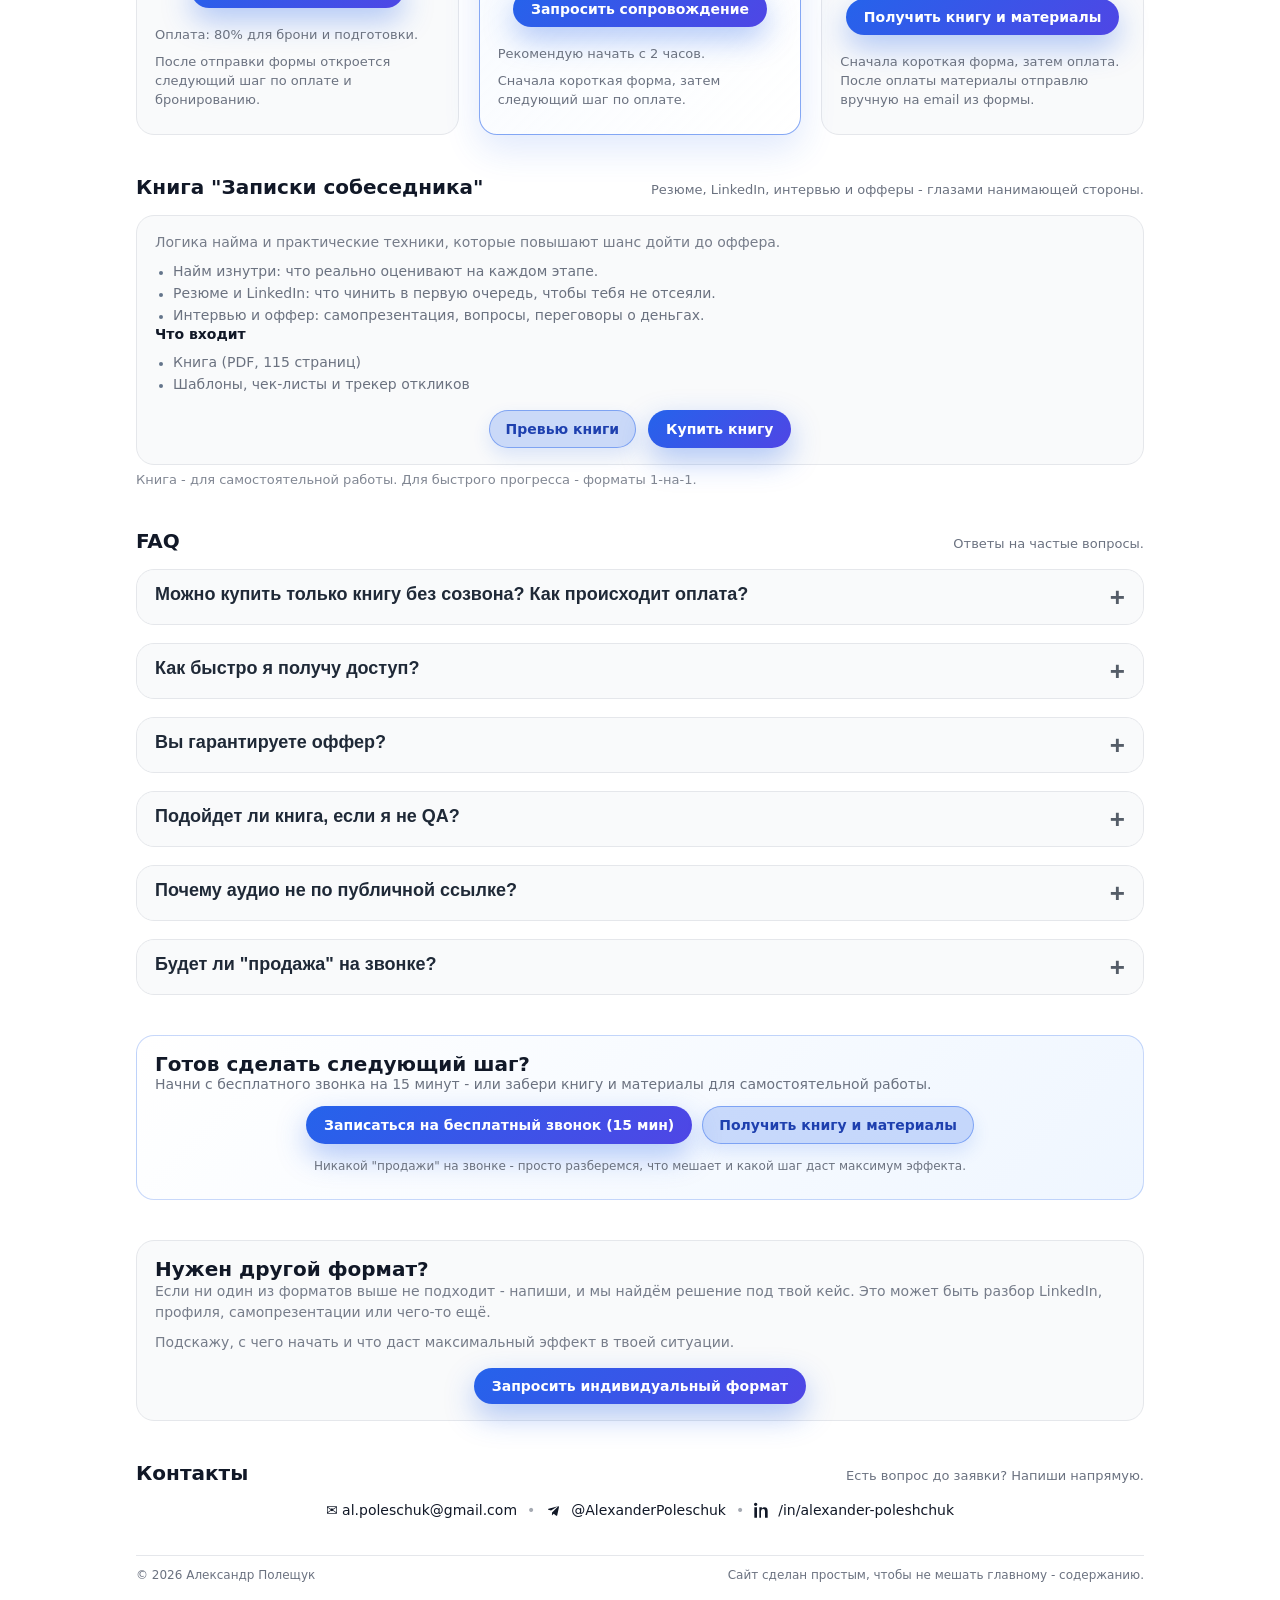
==== commit b7d82430: "v9 Update sheets, add payment into the flow." ====
--- a/index.html
+++ b/index.html
@@ -37,14 +37,14 @@
                     </div>
                     <h1 class="hero-title">Александр Полещук</h1>
                     <div class="hero-subtitle hero-badge">
-                        Автор книги «Записки собеседника»
+                        Автор книги "Записки собеседника"
                     </div>
                     <p class="hero-subtitle">
                         Консультации 1-на-1 по поиску работы в IT - резюме, LinkedIn, интервью, переговоры.
                         Найдем, где ты теряешь шанс, и соберем план действий.
                     </p>
                     <div class="hero-actions">
-                        <a class="btn-primary js-lead" data-package="intro" href="#">Записаться на бесплатный звонок (15 мин)</a>
+                        <a class="btn-primary js-lead" data-package="intro" href="https://docs.google.com/forms/d/e/1FAIpQLScP2wrfyAK4ZKMQC2ztRHx0BB3hpxBWogn9a2PL5DPcskVO_w/viewform?usp=pp_url&entry.1046882288=15-%D0%BC%D0%B8%D0%BD%D1%83%D1%82%D0%BD%D1%8B%D0%B9+%D1%81%D0%BE%D0%B7%D0%B2%D0%BE%D0%BD+(%D0%B2%D1%85%D0%BE%D0%B4%D0%BD%D0%BE%D0%B9)">Записаться на бесплатный звонок (15 мин)</a>
                         <a class="btn-secondary" href="#pricing">Посмотреть форматы</a>
                     </div>
                     <p class="hero-note">Практика и механика найма. Без воды и обещаний "гарантированного оффера".</p>
@@ -73,10 +73,10 @@
                         </ul>
                         <p class="mini-note">В заявке достаточно указать: имя, email, часовой пояс, где стопор, ссылка на резюме или LinkedIn (если есть).</p>
                         <div class="card-actions">
-                            <a class="btn-primary js-lead" data-package="intro" href="#">Записаться на бесплатный звонок</a>
+                            <a class="btn-primary js-lead" data-package="intro" href="https://docs.google.com/forms/d/e/1FAIpQLScP2wrfyAK4ZKMQC2ztRHx0BB3hpxBWogn9a2PL5DPcskVO_w/viewform?usp=pp_url&entry.1046882288=15-%D0%BC%D0%B8%D0%BD%D1%83%D1%82%D0%BD%D1%8B%D0%B9+%D1%81%D0%BE%D0%B7%D0%B2%D0%BE%D0%BD+(%D0%B2%D1%85%D0%BE%D0%B4%D0%BD%D0%BE%D0%B9)">Записаться на бесплатный звонок</a>
                         </div>
                         <p class="form-hint">
-                            Звонок нужен только для форматов 1-на-1. Для покупки книги и материалов звонок не обязателен.
+                            Для книги и платных форматов сначала заполняется короткая форма. После отправки откроется следующий шаг: оплата или согласование деталей.
                         </p>
                     </div>
                     <div class="card">
@@ -114,7 +114,7 @@
             <section class="section" id="pricing">
                 <div class="section-header">
                     <h2 class="section-title">Форматы</h2>
-                    <p class="section-subtitle">Ранний доступ по сниженной цене - до конца февраля 2026.</p>
+                    <p class="section-subtitle">Ранний доступ по сниженной цене - до конца марта 2026.</p>
                 </div>
                 <p class="pricing-hint">
                     Не уверен, какой формат подойдет? Начни со звонка 15 мин - вместе определим следующий шаг.
@@ -124,7 +124,7 @@
                         <div class="mini-badge">Стандарт</div>
                         <h3>Разбор 90 минут</h3>
                         <p class="compact compact-center">
-                            + все материалы (PDF-книга, чек-листы, аудио по запросу)
+                            + все материалы (книга, чек-листы, аудио по запросу)
                         </p>
                         <p>Разбор резюме, LinkedIn и интервью с позиции нанимающего менеджера.</p>
                         <ul class="mini-list">
@@ -134,18 +134,18 @@
                         </ul>
                         <div class="price">89 USD</div>
                         <div class="card-actions center">
-                            <a class="btn-primary js-lead" data-package="consult" href="#">Записаться на разбор</a>
+                            <a class="btn-primary js-lead" data-package="consult" href="https://docs.google.com/forms/d/e/1FAIpQLSdRRjbKDZS8z15hSNNiadexPS3W1eAnpqF2Rj4VVC7tmpfbQg/viewform?usp=pp_url&entry.1046882288=%D0%9A%D0%BD%D0%B8%D0%B3%D0%B0+%2B+%D0%BA%D0%BE%D0%BD%D1%81%D1%83%D0%BB%D1%8C%D1%82%D0%B0%D1%86%D0%B8%D1%8F+(90+%D0%BC%D0%B8%D0%BD%D1%83%D1%82)">Записаться на разбор</a>
                         </div>
                         <p class="note">
                             <span class="note-line">Оплата: 80% для брони и подготовки.</span>
-                            <span class="note-line">Остаток - после консультации.</span>
+                            <span class="note-line">После отправки формы откроется следующий шаг по оплате и бронированию.</span>
                         </p>
                     </div>
                     <div class="card price-card card-premium">
                         <div class="mini-badge">Премиум</div>
                         <h3>Сопровождение (почасово)</h3>
                         <p class="compact compact-center">
-                            + все материалы (PDF-книга, чек-листы, аудио по запросу)
+                            + все материалы (книга, чек-листы, аудио по запросу)
                         </p>
                         <p>Точечная работа: правки, интервью, кейсы, переговоры.</p>
                         <ul class="mini-list">
@@ -155,11 +155,11 @@
                         </ul>
                         <div class="price">59 USD/час</div>
                         <div class="card-actions center">
-                            <a class="btn-primary js-lead" data-package="mentoring" href="#">Запросить сопровождение</a>
+                            <a class="btn-primary js-lead" data-package="mentoring" href="https://docs.google.com/forms/d/e/1FAIpQLSdRRjbKDZS8z15hSNNiadexPS3W1eAnpqF2Rj4VVC7tmpfbQg/viewform?usp=pp_url&entry.1046882288=%D0%9A%D0%BD%D0%B8%D0%B3%D0%B0+%2B+%D1%81%D0%BE%D0%BF%D1%80%D0%BE%D0%B2%D0%BE%D0%B6%D0%B4%D0%B5%D0%BD%D0%B8%D0%B5+(%D0%BF%D0%BE%D1%87%D0%B0%D1%81%D0%BE%D0%B2%D0%BE)">Запросить сопровождение</a>
                         </div>
                         <p class="note">
                             <span class="note-line">Рекомендую начать с 2 часов.</span>
-                            <span class="note-line">Оплата: 80% до старта, дальше - по факту часов.</span>
+                            <span class="note-line">Сначала короткая форма, затем следующий шаг по оплате.</span>
                         </p>
                     </div>
                     <div class="card price-card">
@@ -169,7 +169,7 @@
                             Для самостоятельной подготовки.</p>
                         <p>Что входит:</p>
                         <ul class="mini-list">
-                            <li>Книга (PDF, 115 страниц)</li>
+                            <li>Книга (PDF-книга, 115 страниц)</li>
                             <li>Трекер откликов и воронки</li>
                             <li>Шаблон резюме + примеры</li>
                             <li>LinkedIn чек-лист + скрипты для outreach</li>
@@ -177,9 +177,9 @@
                         </ul>
                         <div class="price">29 USD</div>
                         <div class="card-actions center">
-                            <a class="btn-primary js-lead" data-package="bundle" href="#">Получить книгу и материалы</a>
-                        </div>
-                        <p class="note">Ссылки и материалы - по email после оплаты.</p>
+                            <a class="btn-primary js-book-buy" href="https://docs.google.com/forms/d/e/1FAIpQLSdRRjbKDZS8z15hSNNiadexPS3W1eAnpqF2Rj4VVC7tmpfbQg/viewform?usp=pp_url&entry.1046882288=%D0%9A%D0%BD%D0%B8%D0%B3%D0%B0+%22%D0%97%D0%B0%D0%BF%D0%B8%D1%81%D0%BA%D0%B8+%D1%81%D0%BE%D0%B1%D0%B5%D1%81%D0%B5%D0%B4%D0%BD%D0%B8%D0%BA%D0%B0%22">Получить книгу и материалы</a>
+                        </div>
+                        <p class="note">Сначала короткая форма, затем оплата. После оплаты материалы отправлю вручную на email из формы.</p>
                     </div>
                 </div>
             </section>
@@ -204,6 +204,7 @@
                         </ul>
                         <div class="card-actions">
                             <a class="btn-secondary" href="assets/book_preview.pdf" rel="noopener" target="_blank">Превью книги</a>
+                            <a class="btn-primary js-book-buy" href="https://docs.google.com/forms/d/e/1FAIpQLSdRRjbKDZS8z15hSNNiadexPS3W1eAnpqF2Rj4VVC7tmpfbQg/viewform?usp=pp_url&entry.1046882288=%D0%9A%D0%BD%D0%B8%D0%B3%D0%B0+%22%D0%97%D0%B0%D0%BF%D0%B8%D1%81%D0%BA%D0%B8+%D1%81%D0%BE%D0%B1%D0%B5%D1%81%D0%B5%D0%B4%D0%BD%D0%B8%D0%BA%D0%B0%22">Купить книгу</a>
                         </div>
                     </div>
                 </div>
@@ -222,15 +223,14 @@
                         <button class="collapse-toggle" type="button">Можно купить только книгу без созвона? Как происходит оплата?</button>
                         <div class="collapse-content">
                             <p>
-                                Да. Нажмите «Получить книгу» и выберите формат «Книга + инструменты».
-                                После заявки я отправлю инвойс (BYN/EUR/USD), после оплаты вы получите материалы.
+                                Да, можно. Книга и дополнительные материалы доступны отдельно, без консультации. Сначала заполняешь короткую форму, затем переходишь к оплате. После оплаты я отправляю материалы вручную на email из формы. Если позже захочешь ускориться, разбор можно взять отдельно.
                             </p>
                         </div>
                     </div>
                     <div class="card collapsible-card">
                         <button class="collapse-toggle" type="button">Как быстро я получу доступ?</button>
                         <div class="collapse-content">
-                            <p>Обычно в течение суток после оплаты. По звонку - согласуем время отдельно.</p>
+                            <p>После оплаты книги и материалов я отправляю их вручную на email из формы, обычно в течение суток. По форматам 1-на-1 отдельно согласуем время.</p>
                         </div>
                     </div>
                     <div class="card collapsible-card">
@@ -267,8 +267,8 @@
                         <h2 class="section-title">Готов сделать следующий шаг?</h2>
                         <p class="section-subtitle">Начни с бесплатного звонка на 15 минут - или забери книгу и материалы для самостоятельной работы.</p>
                         <div class="card-actions">
-                            <a class="btn-primary js-lead" data-package="intro" href="#">Записаться на бесплатный звонок (15 мин)</a>
-                            <a class="btn-secondary js-lead" data-package="bundle" href="#">Получить книгу и материалы</a>
+                            <a class="btn-primary js-lead" data-package="intro" href="https://docs.google.com/forms/d/e/1FAIpQLScP2wrfyAK4ZKMQC2ztRHx0BB3hpxBWogn9a2PL5DPcskVO_w/viewform?usp=pp_url&entry.1046882288=15-%D0%BC%D0%B8%D0%BD%D1%83%D1%82%D0%BD%D1%8B%D0%B9+%D1%81%D0%BE%D0%B7%D0%B2%D0%BE%D0%BD+(%D0%B2%D1%85%D0%BE%D0%B4%D0%BD%D0%BE%D0%B9)">Записаться на бесплатный звонок (15 мин)</a>
+                            <a class="btn-secondary js-book-buy" href="https://docs.google.com/forms/d/e/1FAIpQLSdRRjbKDZS8z15hSNNiadexPS3W1eAnpqF2Rj4VVC7tmpfbQg/viewform?usp=pp_url&entry.1046882288=%D0%9A%D0%BD%D0%B8%D0%B3%D0%B0+%22%D0%97%D0%B0%D0%BF%D0%B8%D1%81%D0%BA%D0%B8+%D1%81%D0%BE%D0%B1%D0%B5%D1%81%D0%B5%D0%B4%D0%BD%D0%B8%D0%BA%D0%B0%22">Получить книгу и материалы</a>
                         </div>
                         <p class="form-hint">Никакой "продажи" на звонке - просто разберемся, что мешает и какой шаг даст максимум эффекта.</p>
                     </div>
@@ -286,7 +286,7 @@
                             Подскажу, с чего начать и что даст максимальный эффект в твоей ситуации.
                         </p>
                         <div class="card-actions center">
-                            <a class="btn-primary js-lead" data-package="custom" href="#">Запросить индивидуальный формат</a>
+                            <a class="btn-primary js-lead" data-package="custom" href="https://docs.google.com/forms/d/e/1FAIpQLScP2wrfyAK4ZKMQC2ztRHx0BB3hpxBWogn9a2PL5DPcskVO_w/viewform?usp=pp_url&entry.1046882288=%D0%98%D0%BD%D0%B4%D0%B8%D0%B2%D0%B8%D0%B4%D1%83%D0%B0%D0%BB%D1%8C%D0%BD%D1%8B%D0%B9+%D0%B7%D0%B0%D0%BF%D1%80%D0%BE%D1%81+(%D0%BA%D0%B0%D1%81%D1%82%D0%BE%D0%BC%D0%BD%D1%8B%D0%B9+%D1%84%D0%BE%D1%80%D0%BC%D0%B0%D1%82)">Запросить индивидуальный формат</a>
                         </div>
                     </div>
                 </div>
@@ -339,44 +339,47 @@
             });
         });
 
-        // Lead form
-        var FORM_URL = "https://docs.google.com/forms/d/e/1FAIpQLSftlzaAbvAM563JBNZe5KLMYpnVzD3fEn_o30i_60KhGrlPZw/viewform";
-
-        var PACKAGE_ENTRY_ID = "1130544471";
-
-        var PACKAGE_LABELS = {
-            intro: "15-минутный созвон (входной)",
-            bundle: "Книга + дополнительные материалы",
-            consult: "Книга + консультация (90 минут)",
-            mentoring: "Книга + сопровождение (почасово)",
-            custom: "Индивидуальный запрос (кастомный формат)"
+        // Flows:
+        // Paid formats -> open Google Form in current tab -> confirmation message -> payment link -> thank you
+        // Free call / custom request -> open Google Form in modal
+        var PACKAGE_CONFIG = {
+            intro: {
+                type: "modalForm",
+                url: "https://docs.google.com/forms/d/e/1FAIpQLScP2wrfyAK4ZKMQC2ztRHx0BB3hpxBWogn9a2PL5DPcskVO_w/viewform?usp=pp_url&entry.1046882288=15-%D0%BC%D0%B8%D0%BD%D1%83%D1%82%D0%BD%D1%8B%D0%B9+%D1%81%D0%BE%D0%B7%D0%B2%D0%BE%D0%BD+(%D0%B2%D1%85%D0%BE%D0%B4%D0%BD%D0%BE%D0%B9)"
+            },
+            custom: {
+                type: "modalForm",
+                url: "https://docs.google.com/forms/d/e/1FAIpQLScP2wrfyAK4ZKMQC2ztRHx0BB3hpxBWogn9a2PL5DPcskVO_w/viewform?usp=pp_url&entry.1046882288=%D0%98%D0%BD%D0%B4%D0%B8%D0%B2%D0%B8%D0%B4%D1%83%D0%B0%D0%BB%D1%8C%D0%BD%D1%8B%D0%B9+%D0%B7%D0%B0%D0%BF%D1%80%D0%BE%D1%81+(%D0%BA%D0%B0%D1%81%D1%82%D0%BE%D0%BC%D0%BD%D1%8B%D0%B9+%D1%84%D0%BE%D1%80%D0%BC%D0%B0%D1%82)"
+            },
+            book: {
+                type: "paidForm",
+                url: "https://docs.google.com/forms/d/e/1FAIpQLSdRRjbKDZS8z15hSNNiadexPS3W1eAnpqF2Rj4VVC7tmpfbQg/viewform?usp=pp_url&entry.1046882288=%D0%9A%D0%BD%D0%B8%D0%B3%D0%B0+%22%D0%97%D0%B0%D0%BF%D0%B8%D1%81%D0%BA%D0%B8+%D1%81%D0%BE%D0%B1%D0%B5%D1%81%D0%B5%D0%B4%D0%BD%D0%B8%D0%BA%D0%B0%22"
+            },
+            consult: {
+                type: "paidForm",
+                url: "https://docs.google.com/forms/d/e/1FAIpQLSdRRjbKDZS8z15hSNNiadexPS3W1eAnpqF2Rj4VVC7tmpfbQg/viewform?usp=pp_url&entry.1046882288=%D0%9A%D0%BD%D0%B8%D0%B3%D0%B0+%2B+%D0%BA%D0%BE%D0%BD%D1%81%D1%83%D0%BB%D1%8C%D1%82%D0%B0%D1%86%D0%B8%D1%8F+(90+%D0%BC%D0%B8%D0%BD%D1%83%D1%82)"
+            },
+            mentoring: {
+                type: "paidForm",
+                url: "https://docs.google.com/forms/d/e/1FAIpQLSdRRjbKDZS8z15hSNNiadexPS3W1eAnpqF2Rj4VVC7tmpfbQg/viewform?usp=pp_url&entry.1046882288=%D0%9A%D0%BD%D0%B8%D0%B3%D0%B0+%2B+%D1%81%D0%BE%D0%BF%D1%80%D0%BE%D0%B2%D0%BE%D0%B6%D0%B4%D0%B5%D0%BD%D0%B8%D0%B5+(%D0%BF%D0%BE%D1%87%D0%B0%D1%81%D0%BE%D0%B2%D0%BE)"
+            }
         };
-
-        function buildPrefilledUrl(baseUrl, entryId, label, embedded) {
-            if (!label) return baseUrl;
-
-            var u = new URL(baseUrl);
-            u.searchParams.set("usp", "pp_url");
-            u.searchParams.set("entry." + entryId, label);
-
-            if (embedded) {
-                u.searchParams.set("embedded", "true");
-            }
-
-            return u.toString();
-        }
 
         var modal = document.getElementById("lead-modal");
         var iframe = document.getElementById("lead-iframe");
         var openNew = document.getElementById("lead-open-new");
 
-        function openModal(urlEmbed, urlNewTab) {
+        function toEmbeddedUrl(url) {
+            return url + (url.indexOf("?") >= 0 ? "&embedded=true" : "?embedded=true");
+        }
+
+        function openModal(url) {
             if (!modal || !iframe) return false;
 
-            iframe.src = urlEmbed;
+            iframe.src = toEmbeddedUrl(url);
 
             if (openNew) {
-                openNew.href = urlNewTab || urlEmbed;
+                openNew.href = url;
             }
 
             modal.classList.add("is-open");
@@ -397,7 +400,6 @@
             }
         }
 
-        // Close handlers
         if (modal) {
             modal.querySelectorAll("[data-close='1'], .modal-close").forEach(function(el) {
                 el.addEventListener("click", function() {
@@ -410,35 +412,43 @@
             });
         }
 
-        function openForm(pkg) {
-            var label = PACKAGE_LABELS[pkg] || "";
-
-            var urlEmbed = buildPrefilledUrl(FORM_URL, PACKAGE_ENTRY_ID, label, true);
-            var urlNewTab = buildPrefilledUrl(FORM_URL, PACKAGE_ENTRY_ID, label, false);
-
-            // If modal is not available - fallback to new tab
-            var opened = openModal(urlEmbed, urlNewTab);
-            if (!opened) {
-                var w = window.open(urlNewTab, "_blank");
-                if (w) {
-                    w.opener = null;
-                    w.focus();
-                } else {
-                    window.location.href = urlNewTab;
+        function openPackage(pkg) {
+            var config = PACKAGE_CONFIG[pkg] || PACKAGE_CONFIG.intro;
+
+            if (config.type === "paidForm") {
+                window.location.href = config.url;
+                return;
+            }
+
+            if (config.type === "modalForm") {
+                var opened = openModal(config.url);
+                if (!opened) {
+                    var w = window.open(config.url, "_blank");
+                    if (w) {
+                        w.opener = null;
+                        w.focus();
+                    } else {
+                        window.location.href = config.url;
+                    }
                 }
             }
         }
 
-
-        // Buttons -> open prefilled form
         document.querySelectorAll(".js-lead").forEach(function(el) {
             el.addEventListener("click", function(e) {
                 e.preventDefault();
-                openForm(el.getAttribute("data-package") || "intro");
+                openPackage(el.getAttribute("data-package") || "intro");
+            });
+        });
+
+        document.querySelectorAll(".js-book-buy").forEach(function(el) {
+            el.addEventListener("click", function(e) {
+                e.preventDefault();
+                openPackage("book");
             });
         });
     })();
     </script>
 </body>
 
-</html>+</html>
--- a/styles.css
+++ b/styles.css
@@ -239,7 +239,6 @@
     margin: 14px 0 0;
 }
 
-
 /* Photo frame */
 
 .hero-right {
@@ -325,7 +324,6 @@
     gap: 20px;
 }
 
-
 .grid-1 {
     display: grid;
     grid-template-columns: 1fr;
@@ -370,7 +368,6 @@
     color: var(--muted);
 }
 
-
 .mini-note {
     margin: 22px 0 10px;
     padding-top: 12px;
@@ -383,7 +380,7 @@
     display: block;
 }
 
-.note-line+.note-line {
+.note-line + .note-line {
     margin-top: 8px;
 }
 
@@ -450,7 +447,8 @@
     text-align: center;
 }
 
-.price-card .btn-primary {
+.price-card .btn-primary,
+.price-card .btn-secondary {
     width: fit-content;
     margin: 0 auto;
 }
@@ -611,7 +609,6 @@
 
 /* Footer */
 
-
 .footer {
     margin-top: 36px;
     font-size: 12px;
@@ -710,7 +707,6 @@
 /* ===== Consistent bullets (native marker, smaller than text) ===== */
 .list,
 .mini-list {
-    /* Use native list markers for stable typography and alignment */
     list-style: disc;
     padding-left: 18px;
     margin: 8px 0 0;
@@ -728,7 +724,6 @@
     margin: 0;
 }
 
-/* Make marker slightly smaller and quieter than text */
 .list li::marker,
 .mini-list li::marker {
     font-size: 0.85em;
@@ -744,17 +739,33 @@
     margin-top: 26px;
 }
 
-/* extra air before "Если есть..." */
-
-#book .lead+.lead {
+#book .lead + .lead {
     margin-top: 22px;
 }
 
-/* more air before "Основано..." */
-
-
-#book .mini-list+.lead {
+#book .mini-list + .lead {
     margin-top: 22px;
+}
+
+/* ===== Thank you pages ===== */
+.thankyou-page {
+    min-height: 100vh;
+    display: flex;
+    align-items: center;
+}
+
+.thankyou-wrap {
+    width: 100%;
+}
+
+.thankyou-hero {
+    grid-template-columns: 1fr;
+    max-width: 760px;
+    margin: 40px auto;
+}
+
+.thankyou-content {
+    max-width: 640px;
 }
 
 /* ===== Mobile micro-tweaks ===== */
@@ -787,10 +798,9 @@
         max-width: 32ch;
     }
 
-    #call .grid-2>.card:nth-child(2) .list li:nth-child(3) {
+    #call .grid-2 > .card:nth-child(2) .list li:nth-child(3) {
         margin-bottom: 12px;
     }
-
 }
 
 /* Modal (Lead form) */
@@ -886,4 +896,4 @@
 
 .price-card .card-actions {
   margin-top: auto;
-}+}
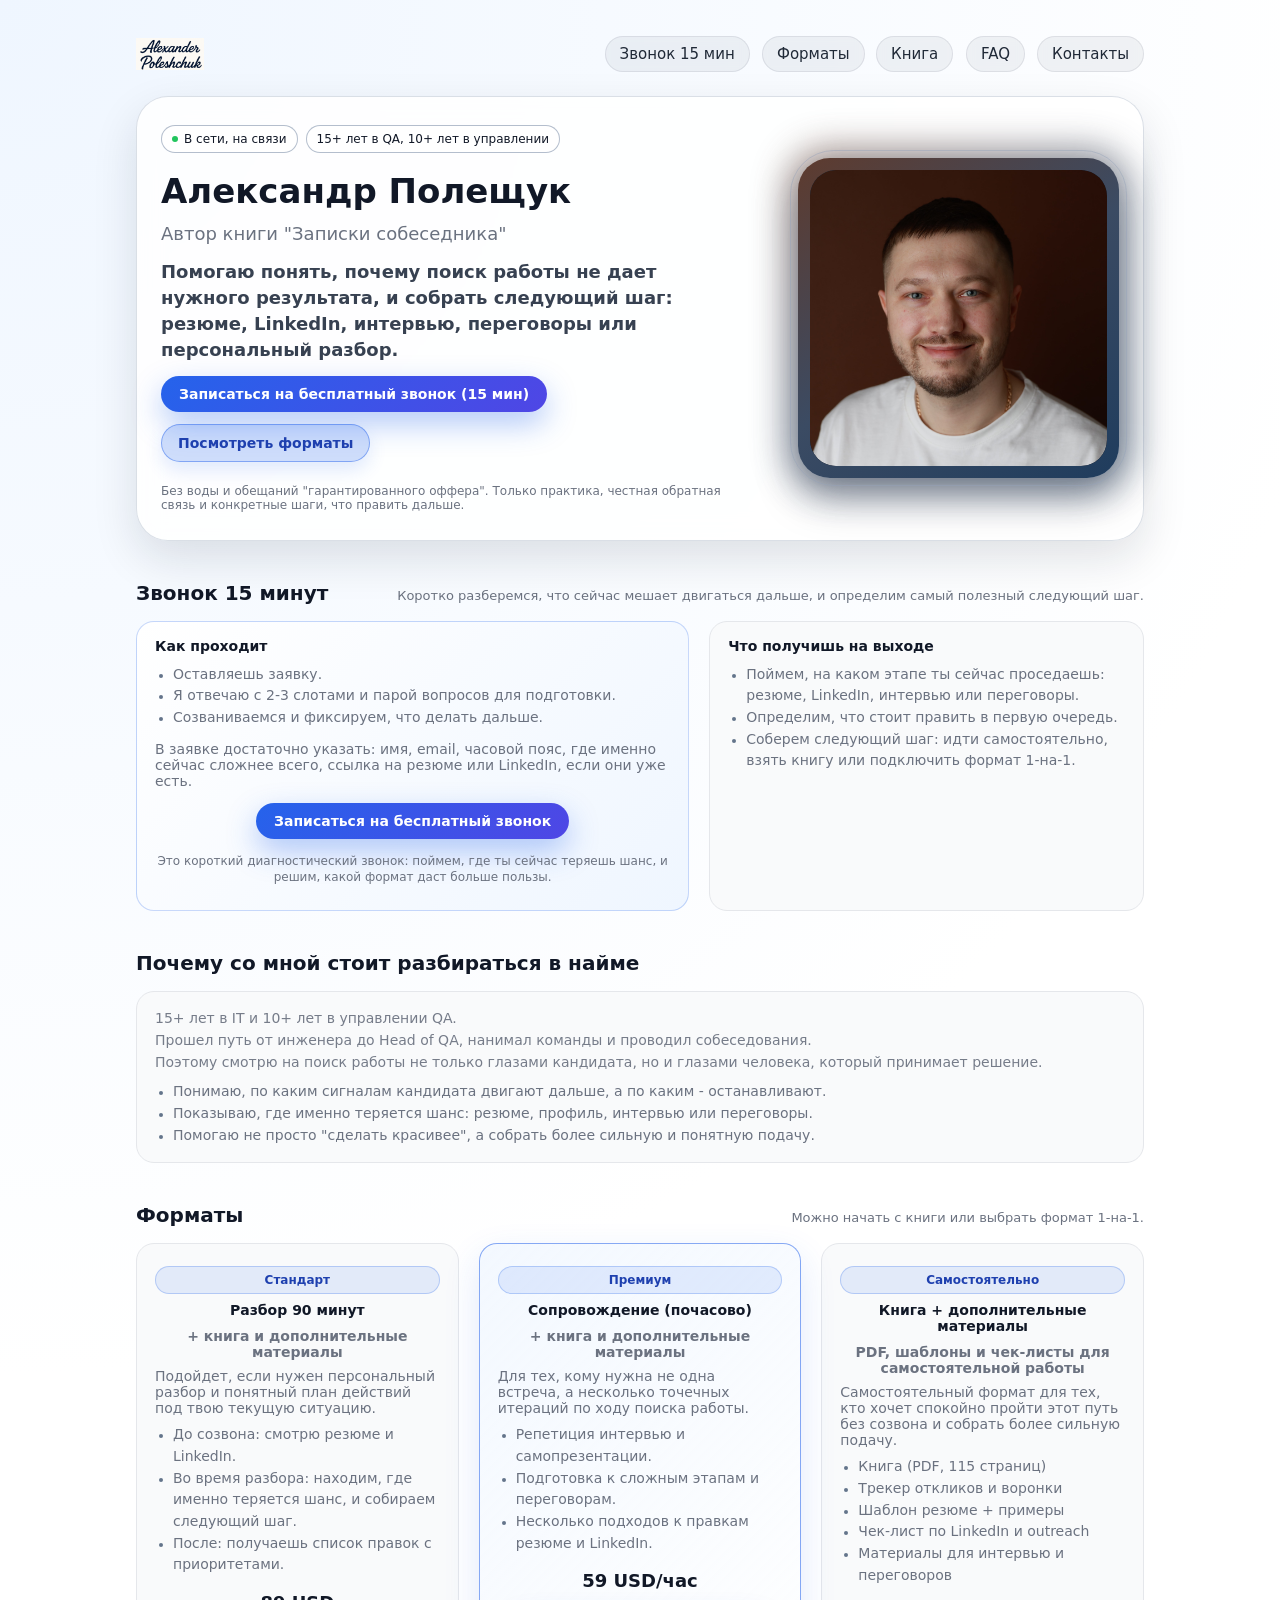
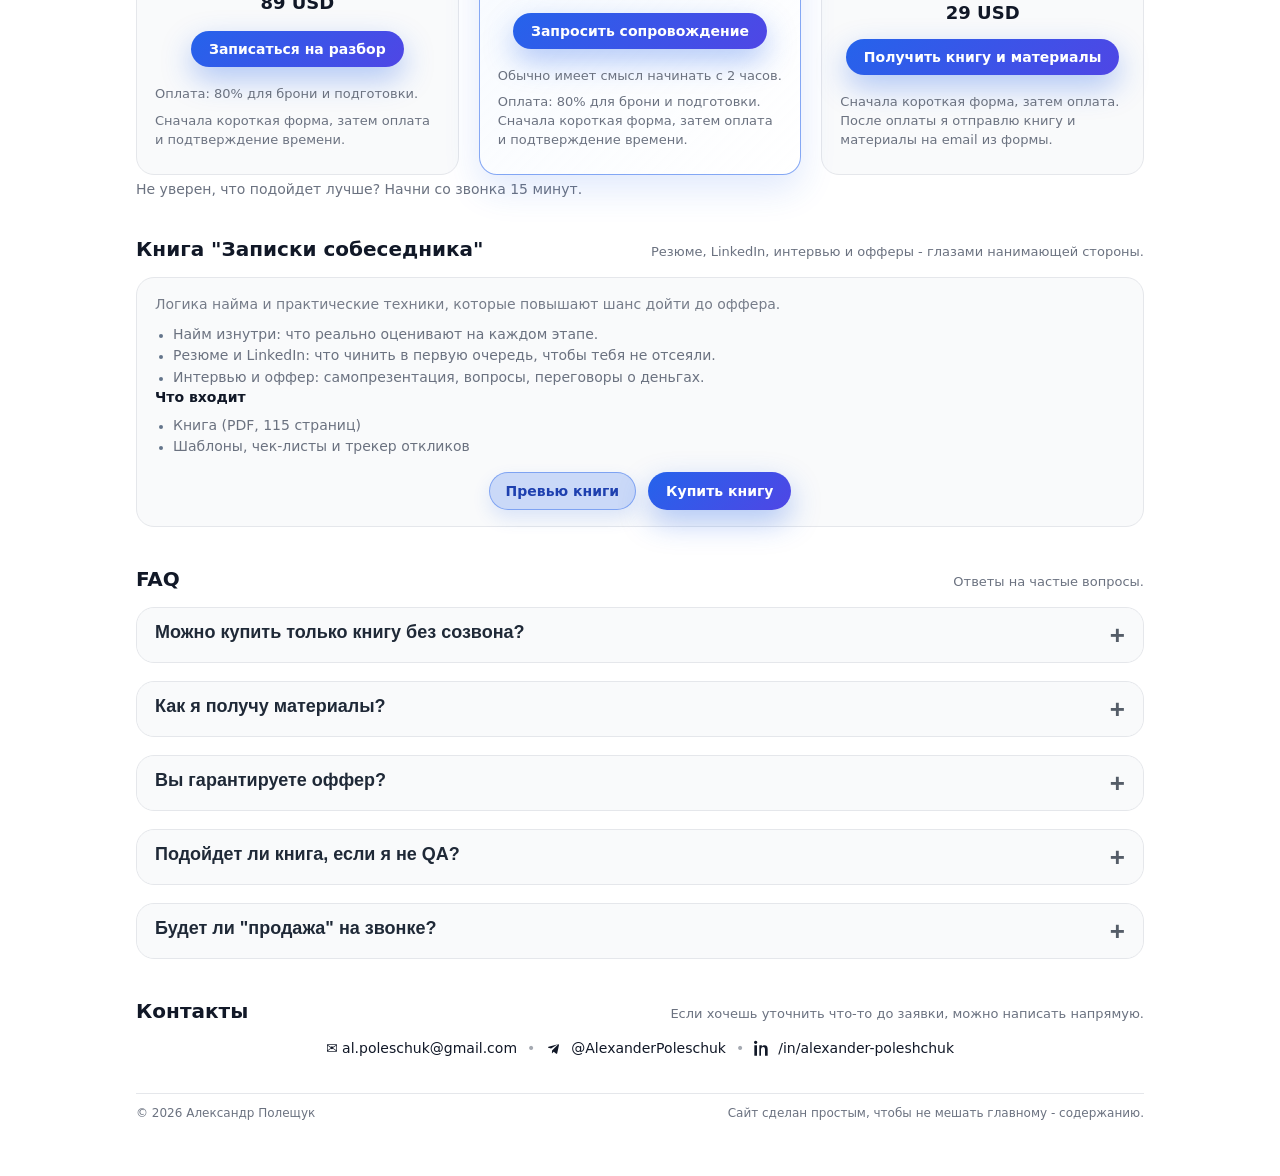
==== commit 9f3b33d0: "v9.1 Update styles and logic" ====
--- a/index.html
+++ b/index.html
@@ -40,14 +40,14 @@
                         Автор книги "Записки собеседника"
                     </div>
                     <p class="hero-subtitle">
-                        Консультации 1-на-1 по поиску работы в IT - резюме, LinkedIn, интервью, переговоры.
-                        Найдем, где ты теряешь шанс, и соберем план действий.
+                        Помогаю понять, почему поиск работы не дает нужного результата, и собрать следующий шаг:
+                        резюме, LinkedIn, интервью, переговоры или персональный разбор.
                     </p>
                     <div class="hero-actions">
                         <a class="btn-primary js-lead" data-package="intro" href="https://docs.google.com/forms/d/e/1FAIpQLScP2wrfyAK4ZKMQC2ztRHx0BB3hpxBWogn9a2PL5DPcskVO_w/viewform?usp=pp_url&entry.1046882288=15-%D0%BC%D0%B8%D0%BD%D1%83%D1%82%D0%BD%D1%8B%D0%B9+%D1%81%D0%BE%D0%B7%D0%B2%D0%BE%D0%BD+(%D0%B2%D1%85%D0%BE%D0%B4%D0%BD%D0%BE%D0%B9)">Записаться на бесплатный звонок (15 мин)</a>
                         <a class="btn-secondary" href="#pricing">Посмотреть форматы</a>
                     </div>
-                    <p class="hero-note">Практика и механика найма. Без воды и обещаний "гарантированного оффера".</p>
+                    <p class="hero-note">Без воды и обещаний "гарантированного оффера". Только практика, честная обратная связь и конкретные шаги, что править дальше.</p>
                 </div>
                 <div class="hero-right">
                     <div aria-hidden="true" class="hero-photo">
@@ -61,7 +61,7 @@
             <section class="section" id="call">
                 <div class="section-header">
                     <h2 class="section-title">Звонок 15 минут</h2>
-                    <p class="section-subtitle">Найдем, где теряется конверсия, и выберем следующий шаг.</p>
+                    <p class="section-subtitle">Коротко разберемся, что сейчас мешает двигаться дальше, и определим самый полезный следующий шаг.</p>
                 </div>
                 <div class="grid-2">
                     <div class="card callout-card">
@@ -69,23 +69,22 @@
                         <ul class="list">
                             <li>Оставляешь заявку.</li>
                             <li>Я отвечаю с 2-3 слотами и парой вопросов для подготовки.</li>
-                            <li>Созваниваемся и фиксируем следующий шаг.</li>
-                        </ul>
-                        <p class="mini-note">В заявке достаточно указать: имя, email, часовой пояс, где стопор, ссылка на резюме или LinkedIn (если есть).</p>
+                            <li>Созваниваемся и фиксируем, что делать дальше.</li>
+                        </ul>
+                        <p class="mini-note">В заявке достаточно указать: имя, email, часовой пояс, где именно сейчас сложнее всего, ссылка на резюме или LinkedIn, если они уже есть.</p>
                         <div class="card-actions">
                             <a class="btn-primary js-lead" data-package="intro" href="https://docs.google.com/forms/d/e/1FAIpQLScP2wrfyAK4ZKMQC2ztRHx0BB3hpxBWogn9a2PL5DPcskVO_w/viewform?usp=pp_url&entry.1046882288=15-%D0%BC%D0%B8%D0%BD%D1%83%D1%82%D0%BD%D1%8B%D0%B9+%D1%81%D0%BE%D0%B7%D0%B2%D0%BE%D0%BD+(%D0%B2%D1%85%D0%BE%D0%B4%D0%BD%D0%BE%D0%B9)">Записаться на бесплатный звонок</a>
                         </div>
                         <p class="form-hint">
-                            Для книги и платных форматов сначала заполняется короткая форма. После отправки откроется следующий шаг: оплата или согласование деталей.
+                            Это короткий диагностический звонок: поймем, где ты сейчас теряешь шанс, и решим, какой формат даст больше пользы.
                         </p>
                     </div>
                     <div class="card">
-                        <h3>На выходе</h3>
+                        <h3>Что получишь на выходе</h3>
                         <ul class="list">
-                            <li>Поймем причины и этап, где теряется конверсия: резюме, LinkedIn, интервью или переговоры.</li>
-                            <li>Приоритетные правки - что менять в первую очередь.</li>
-                            <li>Тезисы для самопрезентации и ответы на типовые вопросы.</li>
-                            <li>План на 7-10 дней + следующий шаг (самостоятельно или 1-на-1).</li>
+                            <li>Поймем, на каком этапе ты сейчас проседаешь: резюме, LinkedIn, интервью или переговоры.</li>
+                            <li>Определим, что стоит править в первую очередь.</li>
+                            <li>Соберем следующий шаг: идти самостоятельно, взять книгу или подключить формат 1-на-1.</li>
                         </ul>
                     </div>
                 </div>
@@ -100,12 +99,12 @@
                         <p class="lead">
                             15+ лет в IT и 10+ лет в управлении QA.<br>
                             Прошел путь от инженера до Head of QA, нанимал команды и проводил собеседования.<br>
-                            Разбираю ситуацию глазами нанимающего менеджера, чтобы повысить шанс пройти дальше.
-                        </p>
-                        <ul class="mini-list">
-                            <li>Нанимал QA от junior до lead/manager - понимаю логику "берем / не берем".</li>
-                            <li>Показываю, где кандидатов срезают на резюме и LinkedIn, и что править в первую очередь.</li>
-                            <li>За 90 минут формируем позиционирование и план правок под текущий этап.</li>
+                            Поэтому смотрю на поиск работы не только глазами кандидата, но и глазами человека, который принимает решение.
+                        </p>
+                        <ul class="mini-list">
+                            <li>Понимаю, по каким сигналам кандидата двигают дальше, а по каким - останавливают.</li>
+                            <li>Показываю, где именно теряется шанс: резюме, профиль, интервью или переговоры.</li>
+                            <li>Помогаю не просто "сделать красивее", а собрать более сильную и понятную подачу.</li>
                         </ul>
                     </div>
                 </div>
@@ -114,23 +113,20 @@
             <section class="section" id="pricing">
                 <div class="section-header">
                     <h2 class="section-title">Форматы</h2>
-                    <p class="section-subtitle">Ранний доступ по сниженной цене - до конца марта 2026.</p>
-                </div>
-                <p class="pricing-hint">
-                    Не уверен, какой формат подойдет? Начни со звонка 15 мин - вместе определим следующий шаг.
-                </p>
+                    <p class="section-subtitle">Можно начать с книги или выбрать формат 1-на-1.</p>
+                </div>
                 <div class="grid-3">
                     <div class="card price-card">
                         <div class="mini-badge">Стандарт</div>
                         <h3>Разбор 90 минут</h3>
                         <p class="compact compact-center">
-                            + все материалы (книга, чек-листы, аудио по запросу)
-                        </p>
-                        <p>Разбор резюме, LinkedIn и интервью с позиции нанимающего менеджера.</p>
-                        <ul class="mini-list">
-                            <li>До: экспресс-разбор резюме и LinkedIn.</li>
-                            <li>Созвон: диагностика и план действий.</li>
-                            <li>После: список правок с приоритетами.</li>
+                            + книга и дополнительные материалы
+                        </p>
+                        <p>Подойдет, если нужен персональный разбор и понятный план действий под твою текущую ситуацию.</p>
+                        <ul class="mini-list">
+                            <li>До созвона: смотрю резюме и LinkedIn.</li>
+                            <li>Во время разбора: находим, где именно теряется шанс, и собираем следующий шаг.</li>
+                            <li>После: получаешь список правок с приоритетами.</li>
                         </ul>
                         <div class="price">89 USD</div>
                         <div class="card-actions center">
@@ -138,50 +134,55 @@
                         </div>
                         <p class="note">
                             <span class="note-line">Оплата: 80% для брони и подготовки.</span>
-                            <span class="note-line">После отправки формы откроется следующий шаг по оплате и бронированию.</span>
+                            <span class="note-line">Сначала короткая форма, затем оплата и подтверждение времени.</span>
                         </p>
                     </div>
                     <div class="card price-card card-premium">
                         <div class="mini-badge">Премиум</div>
                         <h3>Сопровождение (почасово)</h3>
                         <p class="compact compact-center">
-                            + все материалы (книга, чек-листы, аудио по запросу)
-                        </p>
-                        <p>Точечная работа: правки, интервью, кейсы, переговоры.</p>
-                        <ul class="mini-list">
-                            <li>Интервью: репетиция самопрезентации и сложных вопросов.</li>
-                            <li>Переговоры: стратегия и репетиция диалога.</li>
-                            <li>Итерации правок: резюме и LinkedIn в несколько подходов.</li>
+                            + книга и дополнительные материалы
+                        </p>
+                        <p>Для тех, кому нужна не одна встреча, а несколько точечных итераций по ходу поиска работы.</p>
+                        <ul class="mini-list">
+                            <li>Репетиция интервью и самопрезентации.</li>
+                            <li>Подготовка к сложным этапам и переговорам.</li>
+                            <li>Несколько подходов к правкам резюме и LinkedIn.</li>
                         </ul>
                         <div class="price">59 USD/час</div>
                         <div class="card-actions center">
                             <a class="btn-primary js-lead" data-package="mentoring" href="https://docs.google.com/forms/d/e/1FAIpQLSdRRjbKDZS8z15hSNNiadexPS3W1eAnpqF2Rj4VVC7tmpfbQg/viewform?usp=pp_url&entry.1046882288=%D0%9A%D0%BD%D0%B8%D0%B3%D0%B0+%2B+%D1%81%D0%BE%D0%BF%D1%80%D0%BE%D0%B2%D0%BE%D0%B6%D0%B4%D0%B5%D0%BD%D0%B8%D0%B5+(%D0%BF%D0%BE%D1%87%D0%B0%D1%81%D0%BE%D0%B2%D0%BE)">Запросить сопровождение</a>
                         </div>
                         <p class="note">
-                            <span class="note-line">Рекомендую начать с 2 часов.</span>
-                            <span class="note-line">Сначала короткая форма, затем следующий шаг по оплате.</span>
+                            <span class="note-line">Обычно имеет смысл начинать с 2 часов.</span>
+                            <span class="note-line">Оплата: 80% для брони и подготовки.
+                                Сначала короткая форма, затем оплата и подтверждение времени.</span>
                         </p>
                     </div>
                     <div class="card price-card">
-                        <div class="mini-badge">Самоподготовка</div>
+                        <div class="mini-badge">Самостоятельно</div>
                         <h3>Книга + дополнительные материалы</h3>
-                        <p class="compact compact-center">PDF, чек-листы.<br>
-                            Для самостоятельной подготовки.</p>
-                        <p>Что входит:</p>
-                        <ul class="mini-list">
-                            <li>Книга (PDF-книга, 115 страниц)</li>
+                        <p class="compact compact-center">
+                            PDF, шаблоны и чек-листы для самостоятельной работы
+                        </p>
+                        <p>Самостоятельный формат для тех, кто хочет спокойно пройти этот путь без созвона и собрать более сильную подачу.</p>
+                        <ul class="mini-list">
+                            <li>Книга (PDF, 115 страниц)</li>
                             <li>Трекер откликов и воронки</li>
                             <li>Шаблон резюме + примеры</li>
-                            <li>LinkedIn чек-лист + скрипты для outreach</li>
-                            <li>Интервью и оффер: 1-минутный питч, фразы, вопросы, переговоры</li>
+                            <li>Чек-лист по LinkedIn и outreach</li>
+                            <li>Материалы для интервью и переговоров</li>
                         </ul>
                         <div class="price">29 USD</div>
                         <div class="card-actions center">
                             <a class="btn-primary js-book-buy" href="https://docs.google.com/forms/d/e/1FAIpQLSdRRjbKDZS8z15hSNNiadexPS3W1eAnpqF2Rj4VVC7tmpfbQg/viewform?usp=pp_url&entry.1046882288=%D0%9A%D0%BD%D0%B8%D0%B3%D0%B0+%22%D0%97%D0%B0%D0%BF%D0%B8%D1%81%D0%BA%D0%B8+%D1%81%D0%BE%D0%B1%D0%B5%D1%81%D0%B5%D0%B4%D0%BD%D0%B8%D0%BA%D0%B0%22">Получить книгу и материалы</a>
                         </div>
-                        <p class="note">Сначала короткая форма, затем оплата. После оплаты материалы отправлю вручную на email из формы.</p>
-                    </div>
-                </div>
+                        <p class="note">Сначала короткая форма, затем оплата. После оплаты я отправлю книгу и материалы на email из формы.</p>
+                    </div>
+                </div>
+                <p class="pricing-hint">
+                    Не уверен, что подойдет лучше? Начни со звонка 15 минут.
+                </p>
             </section>
             <!-- BOOK -->
             <section class="section" id="book">
@@ -209,9 +210,6 @@
                     </div>
                 </div>
             </section>
-            <p class="book-note">
-                Книга - для самостоятельной работы. Для быстрого прогресса - форматы 1-на-1.
-            </p>
             <!-- FAQ -->
             <section class="section" id="faq">
                 <div class="section-header">
@@ -220,73 +218,51 @@
                 </div>
                 <div class="faq-list">
                     <div class="card collapsible-card">
-                        <button class="collapse-toggle" type="button">Можно купить только книгу без созвона? Как происходит оплата?</button>
+                        <button class="collapse-toggle" type="button">Можно купить только книгу без созвона?</button>
                         <div class="collapse-content">
                             <p>
-                                Да, можно. Книга и дополнительные материалы доступны отдельно, без консультации. Сначала заполняешь короткую форму, затем переходишь к оплате. После оплаты я отправляю материалы вручную на email из формы. Если позже захочешь ускориться, разбор можно взять отдельно.
+                                Да. Книга и дополнительные материалы - самостоятельный продукт.
+                                Ты можешь спокойно пройти этот путь сам, без консультации.
                             </p>
+                            <p>
+                                Если позже захочешь ускориться, разбор можно будет добавить отдельно.
+                            </p>
                         </div>
                     </div>
                     <div class="card collapsible-card">
-                        <button class="collapse-toggle" type="button">Как быстро я получу доступ?</button>
+                        <button class="collapse-toggle" type="button">Как я получу материалы?</button>
                         <div class="collapse-content">
-                            <p>После оплаты книги и материалов я отправляю их вручную на email из формы, обычно в течение суток. По форматам 1-на-1 отдельно согласуем время.</p>
+                            <p>После оплаты я отправляю книгу и дополнительные материалы вручную на email из формы, обычно в течение 24 часов.</p>
+                            <p>Если письмо не пришло, можно просто написать мне напрямую - я проверю и отправлю повторно.
+                            </p>
                         </div>
                     </div>
                     <div class="card collapsible-card">
                         <button class="collapse-toggle" type="button">Вы гарантируете оффер?</button>
                         <div class="collapse-content">
-                            <p>Нет. Я не гарантирую оффер. <br>
-                                Моя задача - показать, как вас видит нанимающий менеджер и где вы теряете шансы.
-                                Дальше результат зависит от ваших действий.</p>
+                            <div class="collapse-content">
+                                <p>Нет. Я не обещаю оффер.</p>
+                                <p>Моя задача - помочь тебе понять, где именно теряется шанс, что стоит усилить в первую очередь и как подойти к поиску работы сильнее и понятнее.</p>
+                            </div>
                         </div>
                     </div>
                     <div class="card collapsible-card">
                         <button class="collapse-toggle" type="button">Подойдет ли книга, если я не QA?</button>
                         <div class="collapse-content">
-                            <p>Да. Подойдет для QA, Dev, BA, PM и других IT ролей.</p>
-                        </div>
-                    </div>
-                    <div class="card collapsible-card">
-                        <button class="collapse-toggle" type="button">Почему аудио не по публичной ссылке?</button>
-                        <div class="collapse-content">
-                            <p>Озвучка привязана к актуальной версии книги, поэтому ссылку на аудио выдаю индивидуально.</p>
+                            <p>Да. Несмотря на мой основной бэкграунд в QA, сама логика книги шире:
+                                сильная подача, интервью, самопрезентация, переговоры и поиск работы как система.</p>
+                            <p>
+                                Поэтому материалы полезны не только QA, но и другим специалистам в IT.
+                            </p>
                         </div>
                     </div>
                     <div class="card collapsible-card">
                         <button class="collapse-toggle" type="button">Будет ли "продажа" на звонке?</button>
                         <div class="collapse-content">
-                            <p>Нет. Звонок нужен, чтобы разобраться в ситуации и выбрать следующий шаг. Если формат не твой - я так и скажу.</p>
-                        </div>
-                    </div>
-                </div>
-            </section>
-            <section class="section" id="final-cta" aria-label="Финальный призыв">
-                <div class="grid-1">
-                    <div class="card callout-card cta-final">
-                        <h2 class="section-title">Готов сделать следующий шаг?</h2>
-                        <p class="section-subtitle">Начни с бесплатного звонка на 15 минут - или забери книгу и материалы для самостоятельной работы.</p>
-                        <div class="card-actions">
-                            <a class="btn-primary js-lead" data-package="intro" href="https://docs.google.com/forms/d/e/1FAIpQLScP2wrfyAK4ZKMQC2ztRHx0BB3hpxBWogn9a2PL5DPcskVO_w/viewform?usp=pp_url&entry.1046882288=15-%D0%BC%D0%B8%D0%BD%D1%83%D1%82%D0%BD%D1%8B%D0%B9+%D1%81%D0%BE%D0%B7%D0%B2%D0%BE%D0%BD+(%D0%B2%D1%85%D0%BE%D0%B4%D0%BD%D0%BE%D0%B9)">Записаться на бесплатный звонок (15 мин)</a>
-                            <a class="btn-secondary js-book-buy" href="https://docs.google.com/forms/d/e/1FAIpQLSdRRjbKDZS8z15hSNNiadexPS3W1eAnpqF2Rj4VVC7tmpfbQg/viewform?usp=pp_url&entry.1046882288=%D0%9A%D0%BD%D0%B8%D0%B3%D0%B0+%22%D0%97%D0%B0%D0%BF%D0%B8%D1%81%D0%BA%D0%B8+%D1%81%D0%BE%D0%B1%D0%B5%D1%81%D0%B5%D0%B4%D0%BD%D0%B8%D0%BA%D0%B0%22">Получить книгу и материалы</a>
-                        </div>
-                        <p class="form-hint">Никакой "продажи" на звонке - просто разберемся, что мешает и какой шаг даст максимум эффекта.</p>
-                    </div>
-                </div>
-            </section>
-            <section class="section" id="custom-offer">
-                <div class="grid-1">
-                    <div class="card custom-card">
-                        <h2 class="section-title">Нужен другой формат?</h2>
-                        <p class="lead">
-                            Если ни один из форматов выше не подходит - напиши, и мы найдём решение под твой кейс.
-                            Это может быть разбор LinkedIn, профиля, самопрезентации или чего-то ещё.
-                        </p>
-                        <p class="lead">
-                            Подскажу, с чего начать и что даст максимальный эффект в твоей ситуации.
-                        </p>
-                        <div class="card-actions center">
-                            <a class="btn-primary js-lead" data-package="custom" href="https://docs.google.com/forms/d/e/1FAIpQLScP2wrfyAK4ZKMQC2ztRHx0BB3hpxBWogn9a2PL5DPcskVO_w/viewform?usp=pp_url&entry.1046882288=%D0%98%D0%BD%D0%B4%D0%B8%D0%B2%D0%B8%D0%B4%D1%83%D0%B0%D0%BB%D1%8C%D0%BD%D1%8B%D0%B9+%D0%B7%D0%B0%D0%BF%D1%80%D0%BE%D1%81+(%D0%BA%D0%B0%D1%81%D1%82%D0%BE%D0%BC%D0%BD%D1%8B%D0%B9+%D1%84%D0%BE%D1%80%D0%BC%D0%B0%D1%82)">Запросить индивидуальный формат</a>
+                            <p>Нет. Звонок нужен, чтобы коротко понять ситуацию и определить, какой следующий шаг действительно имеет смысл.</p>
+                            <p>
+                                Если формат 1-на-1 тебе не нужен, я так и скажу.
+                            </p>
                         </div>
                     </div>
                 </div>
@@ -295,7 +271,7 @@
             <section class="section" id="contacts">
                 <div class="section-header">
                     <h2 class="section-title">Контакты</h2>
-                    <p class="section-subtitle">Есть вопрос до заявки? Напиши напрямую.</p>
+                    <p class="section-subtitle">Если хочешь уточнить что-то до заявки, можно написать напрямую.</p>
                 </div>
                 <div class="contact-wide">
                     <div class="contact-line">
@@ -451,4 +427,4 @@
     </script>
 </body>
 
-</html>
+</html>
--- a/styles.css
+++ b/styles.css
@@ -150,8 +150,8 @@
 }
 
 .hero-badge {
-  font-weight: 500;
-  color: var(--muted);
+    font-weight: 500;
+    color: var(--muted);
 }
 
 .hero-context {
@@ -380,7 +380,7 @@
     display: block;
 }
 
-.note-line + .note-line {
+.note-line+.note-line {
     margin-top: 8px;
 }
 
@@ -637,11 +637,11 @@
 }
 
 .card .form-hint {
-  margin-top: 14px;
-  font-size: 12px;
-  line-height: 1.4;
-  color: #6b7280;
-  text-align: center;
+    margin-top: 14px;
+    font-size: 12px;
+    line-height: 1.4;
+    color: #6b7280;
+    text-align: center;
 }
 
 /* Focus */
@@ -739,19 +739,17 @@
     margin-top: 26px;
 }
 
-#book .lead + .lead {
+#book .lead+.lead {
     margin-top: 22px;
 }
 
-#book .mini-list + .lead {
+#book .mini-list+.lead {
     margin-top: 22px;
 }
 
 /* ===== Thank you pages ===== */
 .thankyou-page {
-    min-height: 100vh;
-    display: flex;
-    align-items: center;
+    padding: 32px 0 56px;
 }
 
 .thankyou-wrap {
@@ -761,7 +759,7 @@
 .thankyou-hero {
     grid-template-columns: 1fr;
     max-width: 760px;
-    margin: 40px auto;
+    margin: 0 auto;
 }
 
 .thankyou-content {
@@ -798,7 +796,7 @@
         max-width: 32ch;
     }
 
-    #call .grid-2 > .card:nth-child(2) .list li:nth-child(3) {
+    #call .grid-2>.card:nth-child(2) .list li:nth-child(3) {
         margin-bottom: 12px;
     }
 }
@@ -891,9 +889,9 @@
 
 .price-card ul,
 .price-card p:not(.compact) {
-  text-align: left;
+    text-align: left;
 }
 
 .price-card .card-actions {
-  margin-top: auto;
-}
+    margin-top: auto;
+}
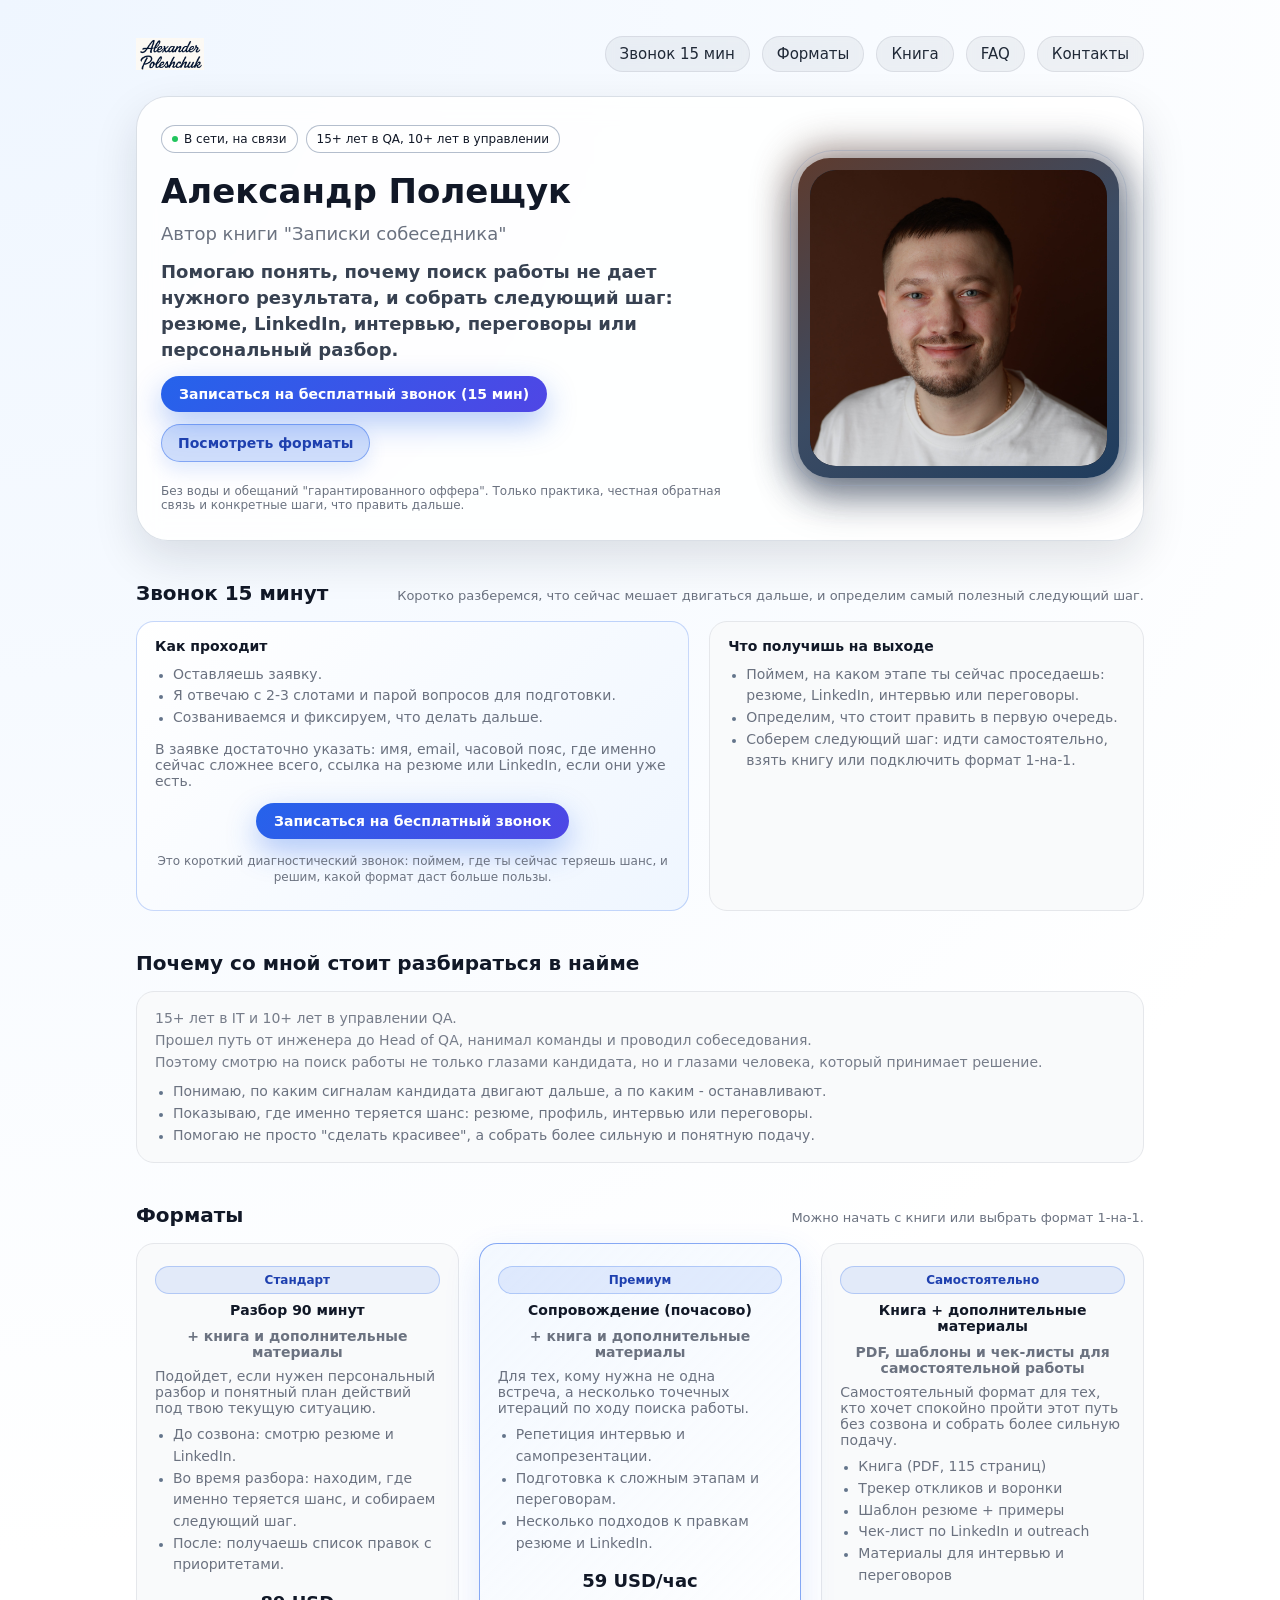
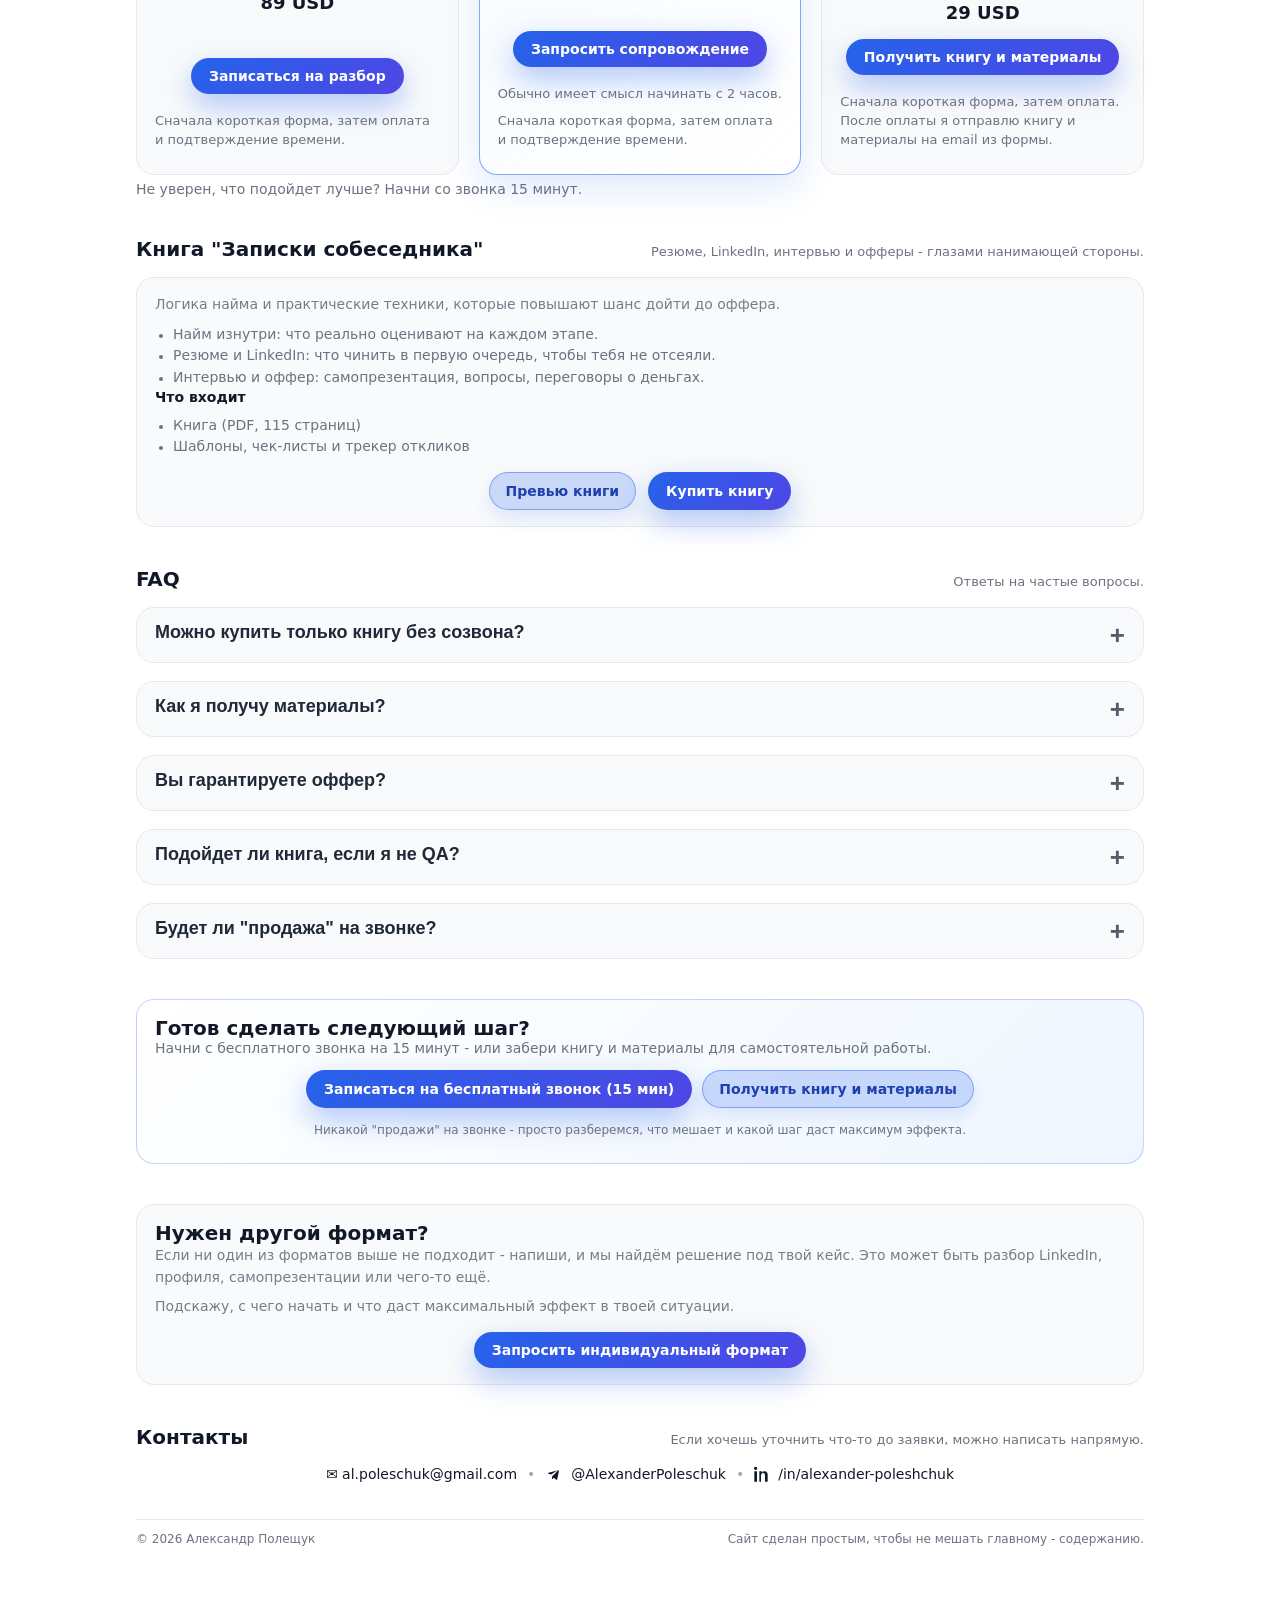
==== commit f1d64c9f: "v9.2 Return lost sections." ====
--- a/index.html
+++ b/index.html
@@ -133,7 +133,6 @@
                             <a class="btn-primary js-lead" data-package="consult" href="https://docs.google.com/forms/d/e/1FAIpQLSdRRjbKDZS8z15hSNNiadexPS3W1eAnpqF2Rj4VVC7tmpfbQg/viewform?usp=pp_url&entry.1046882288=%D0%9A%D0%BD%D0%B8%D0%B3%D0%B0+%2B+%D0%BA%D0%BE%D0%BD%D1%81%D1%83%D0%BB%D1%8C%D1%82%D0%B0%D1%86%D0%B8%D1%8F+(90+%D0%BC%D0%B8%D0%BD%D1%83%D1%82)">Записаться на разбор</a>
                         </div>
                         <p class="note">
-                            <span class="note-line">Оплата: 80% для брони и подготовки.</span>
                             <span class="note-line">Сначала короткая форма, затем оплата и подтверждение времени.</span>
                         </p>
                     </div>
@@ -155,8 +154,7 @@
                         </div>
                         <p class="note">
                             <span class="note-line">Обычно имеет смысл начинать с 2 часов.</span>
-                            <span class="note-line">Оплата: 80% для брони и подготовки.
-                                Сначала короткая форма, затем оплата и подтверждение времени.</span>
+                            <span class="note-line">Сначала короткая форма, затем оплата и подтверждение времени.</span>
                         </p>
                     </div>
                     <div class="card price-card">
@@ -240,10 +238,8 @@
                     <div class="card collapsible-card">
                         <button class="collapse-toggle" type="button">Вы гарантируете оффер?</button>
                         <div class="collapse-content">
-                            <div class="collapse-content">
-                                <p>Нет. Я не обещаю оффер.</p>
-                                <p>Моя задача - помочь тебе понять, где именно теряется шанс, что стоит усилить в первую очередь и как подойти к поиску работы сильнее и понятнее.</p>
-                            </div>
+                            <p>Нет. Я не обещаю оффер.</p>
+                            <p>Моя задача - помочь тебе понять, где именно теряется шанс, что стоит усилить в первую очередь и как подойти к поиску работы сильнее и понятнее.</p>
                         </div>
                     </div>
                     <div class="card collapsible-card">
@@ -263,6 +259,36 @@
                             <p>
                                 Если формат 1-на-1 тебе не нужен, я так и скажу.
                             </p>
+                        </div>
+                    </div>
+                </div>
+            </section>
+            <section class="section" id="final-cta" aria-label="Финальный призыв">
+                <div class="grid-1">
+                    <div class="card callout-card cta-final">
+                        <h2 class="section-title">Готов сделать следующий шаг?</h2>
+                        <p class="section-subtitle">Начни с бесплатного звонка на 15 минут - или забери книгу и материалы для самостоятельной работы.</p>
+                        <div class="card-actions">
+                            <a class="btn-primary js-lead" data-package="intro" href="#">Записаться на бесплатный звонок (15 мин)</a>
+                            <a class="btn-secondary js-lead" data-package="book" href="#">Получить книгу и материалы</a>
+                        </div>
+                        <p class="form-hint">Никакой "продажи" на звонке - просто разберемся, что мешает и какой шаг даст максимум эффекта.</p>
+                    </div>
+                </div>
+            </section>
+            <section class="section" id="custom-offer">
+                <div class="grid-1">
+                    <div class="card custom-card">
+                        <h2 class="section-title">Нужен другой формат?</h2>
+                        <p class="lead">
+                            Если ни один из форматов выше не подходит - напиши, и мы найдём решение под твой кейс.
+                            Это может быть разбор LinkedIn, профиля, самопрезентации или чего-то ещё.
+                        </p>
+                        <p class="lead">
+                            Подскажу, с чего начать и что даст максимальный эффект в твоей ситуации.
+                        </p>
+                        <div class="card-actions center">
+                            <a class="btn-primary js-lead" data-package="custom" href="#">Запросить индивидуальный формат</a>
                         </div>
                     </div>
                 </div>
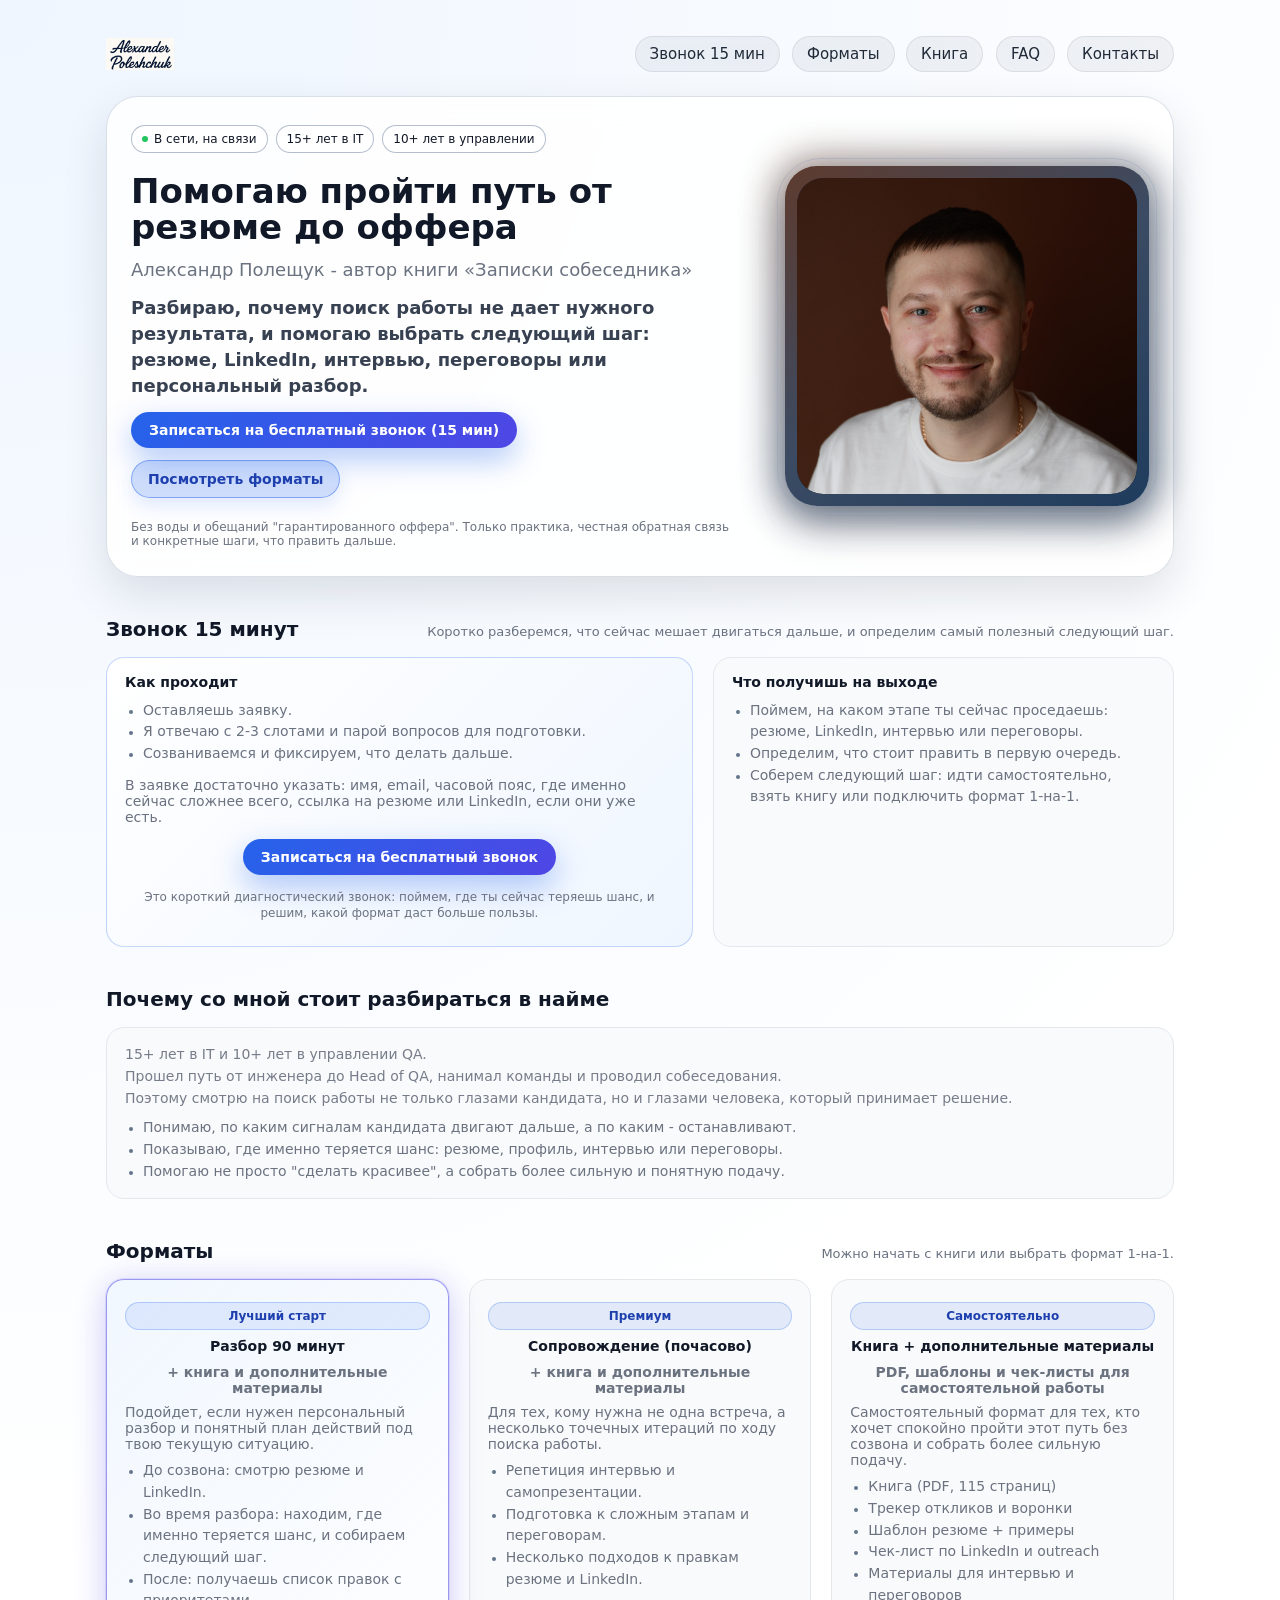
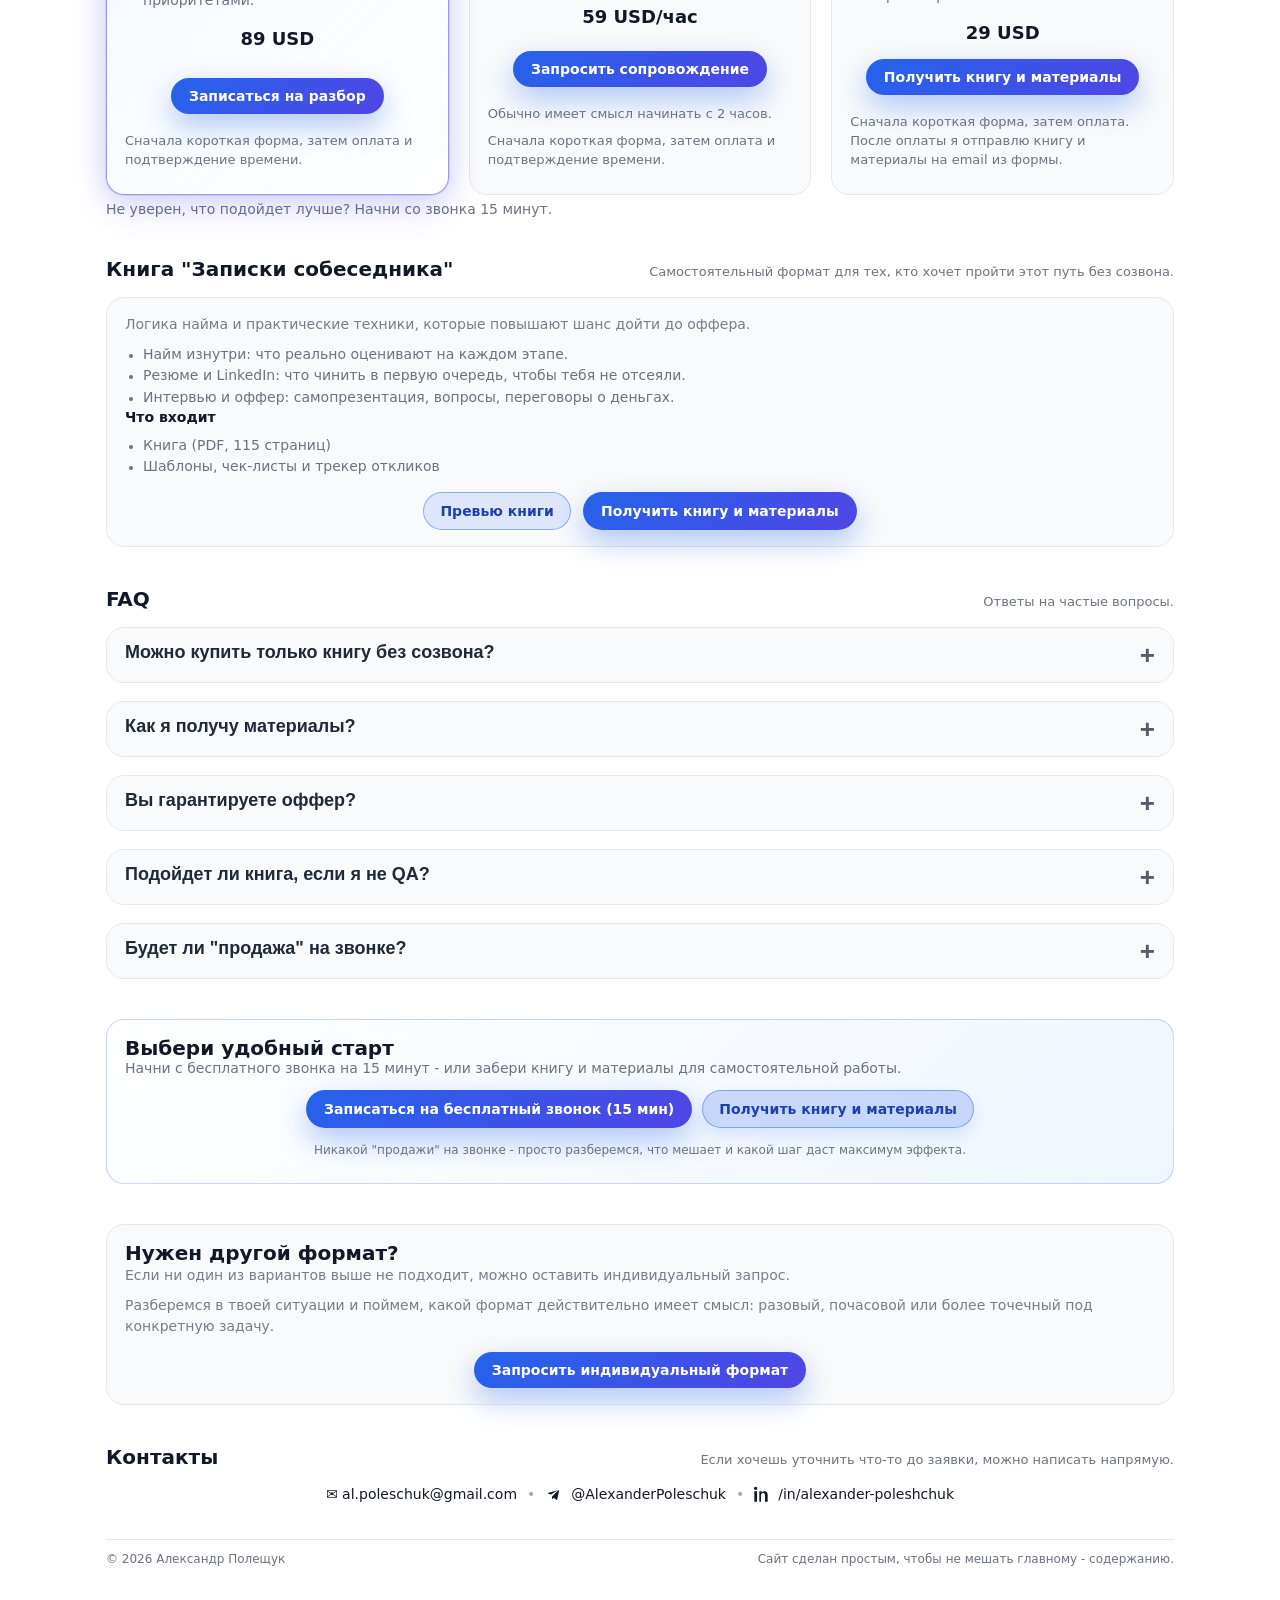
==== commit 50188767: "v9.3 Polish styles, wording, layout" ====
--- a/index.html
+++ b/index.html
@@ -33,14 +33,15 @@
                 <div class="hero-left">
                     <div class="hero-badges">
                         <span class="badge"><span class="badge-dot"></span>В сети, на связи</span>
-                        <span class="badge">15+ лет в QA, 10+ лет в управлении</span>
-                    </div>
-                    <h1 class="hero-title">Александр Полещук</h1>
+                        <span class="badge">15+ лет в IT</span>
+                        <span class="badge">10+ лет в управлении</span>
+                    </div>
+                    <h1 class="hero-title">Помогаю пройти путь от резюме до оффера</h1>
                     <div class="hero-subtitle hero-badge">
-                        Автор книги "Записки собеседника"
+                        Александр Полещук - автор книги «Записки собеседника»
                     </div>
                     <p class="hero-subtitle">
-                        Помогаю понять, почему поиск работы не дает нужного результата, и собрать следующий шаг:
+                        Разбираю, почему поиск работы не дает нужного результата, и помогаю выбрать следующий шаг:
                         резюме, LinkedIn, интервью, переговоры или персональный разбор.
                     </p>
                     <div class="hero-actions">
@@ -116,8 +117,8 @@
                     <p class="section-subtitle">Можно начать с книги или выбрать формат 1-на-1.</p>
                 </div>
                 <div class="grid-3">
-                    <div class="card price-card">
-                        <div class="mini-badge">Стандарт</div>
+                    <div class="card price-card card-recommended">
+                        <div class="mini-badge">Лучший старт</div>
                         <h3>Разбор 90 минут</h3>
                         <p class="compact compact-center">
                             + книга и дополнительные материалы
@@ -136,7 +137,7 @@
                             <span class="note-line">Сначала короткая форма, затем оплата и подтверждение времени.</span>
                         </p>
                     </div>
-                    <div class="card price-card card-premium">
+                    <div class="card price-card">
                         <div class="mini-badge">Премиум</div>
                         <h3>Сопровождение (почасово)</h3>
                         <p class="compact compact-center">
@@ -186,7 +187,7 @@
             <section class="section" id="book">
                 <div class="section-header">
                     <h2 class="section-title">Книга "Записки собеседника"</h2>
-                    <p class="section-subtitle">Резюме, LinkedIn, интервью и офферы - глазами нанимающей стороны.</p>
+                    <p class="section-subtitle">Самостоятельный формат для тех, кто хочет пройти этот путь без созвона.</p>
                 </div>
                 <div class="grid-1">
                     <div class="card">
@@ -203,7 +204,7 @@
                         </ul>
                         <div class="card-actions">
                             <a class="btn-secondary" href="assets/book_preview.pdf" rel="noopener" target="_blank">Превью книги</a>
-                            <a class="btn-primary js-book-buy" href="https://docs.google.com/forms/d/e/1FAIpQLSdRRjbKDZS8z15hSNNiadexPS3W1eAnpqF2Rj4VVC7tmpfbQg/viewform?usp=pp_url&entry.1046882288=%D0%9A%D0%BD%D0%B8%D0%B3%D0%B0+%22%D0%97%D0%B0%D0%BF%D0%B8%D1%81%D0%BA%D0%B8+%D1%81%D0%BE%D0%B1%D0%B5%D1%81%D0%B5%D0%B4%D0%BD%D0%B8%D0%BA%D0%B0%22">Купить книгу</a>
+                            <a class="btn-primary js-book-buy" href="https://docs.google.com/forms/d/e/1FAIpQLSdRRjbKDZS8z15hSNNiadexPS3W1eAnpqF2Rj4VVC7tmpfbQg/viewform?usp=pp_url&entry.1046882288=%D0%9A%D0%BD%D0%B8%D0%B3%D0%B0+%22%D0%97%D0%B0%D0%BF%D0%B8%D1%81%D0%BA%D0%B8+%D1%81%D0%BE%D0%B1%D0%B5%D1%81%D0%B5%D0%B4%D0%BD%D0%B8%D0%BA%D0%B0%22">Получить книгу и материалы</a>
                         </div>
                     </div>
                 </div>
@@ -266,7 +267,7 @@
             <section class="section" id="final-cta" aria-label="Финальный призыв">
                 <div class="grid-1">
                     <div class="card callout-card cta-final">
-                        <h2 class="section-title">Готов сделать следующий шаг?</h2>
+                        <h2 class="section-title">Выбери удобный старт</h2>
                         <p class="section-subtitle">Начни с бесплатного звонка на 15 минут - или забери книгу и материалы для самостоятельной работы.</p>
                         <div class="card-actions">
                             <a class="btn-primary js-lead" data-package="intro" href="#">Записаться на бесплатный звонок (15 мин)</a>
@@ -281,11 +282,11 @@
                     <div class="card custom-card">
                         <h2 class="section-title">Нужен другой формат?</h2>
                         <p class="lead">
-                            Если ни один из форматов выше не подходит - напиши, и мы найдём решение под твой кейс.
-                            Это может быть разбор LinkedIn, профиля, самопрезентации или чего-то ещё.
+                            Если ни один из вариантов выше не подходит, можно оставить индивидуальный запрос.
                         </p>
                         <p class="lead">
-                            Подскажу, с чего начать и что даст максимальный эффект в твоей ситуации.
+                            Разберемся в твоей ситуации и поймем, какой формат действительно имеет смысл:
+                            разовый, почасовой или более точечный под конкретную задачу.
                         </p>
                         <div class="card-actions center">
                             <a class="btn-primary js-lead" data-package="custom" href="#">Запросить индивидуальный формат</a>
--- a/styles.css
+++ b/styles.css
@@ -37,7 +37,7 @@
 }
 
 .page {
-    max-width: 1040px;
+    max-width: 1100px;
     margin: 0 auto;
     padding: 24px 16px 56px;
 }
@@ -248,9 +248,9 @@
 
 .hero-photo {
     position: relative;
-    width: 90%;
-    max-width: 500px;
-    height: clamp(250px, 28vw, 320px);
+    width: 96%;
+    max-width: 530px;
+    height: clamp(270px, 30vw, 340px);
     border-radius: 32px;
     background: linear-gradient(145deg, #5e3b2e 0%, #3b4b63 50%, #1f3c5d 100%);
     box-shadow: 0 20px 40px rgba(15, 23, 42, 0.35);
@@ -464,6 +464,16 @@
     margin: 6px 0 18px;
     font-size: var(--text-md);
     color: var(--muted);
+}
+
+.card-recommended {
+    border-color: rgba(79, 70, 229, 0.55);
+    background: linear-gradient(135deg, rgba(239, 246, 255, 0.85), #ffffff);
+    box-shadow:
+        0 14px 36px rgba(79, 70, 229, 0.16),
+        0 0 0 1px rgba(79, 70, 229, 0.12),
+        0 0 28px rgba(79, 70, 229, 0.14);
+    position: relative;
 }
 
 .card-premium {
@@ -745,6 +755,11 @@
 
 #book .mini-list+.lead {
     margin-top: 22px;
+}
+
+#book .btn-secondary {
+    background: rgba(37, 99, 235, 0.12);
+    box-shadow: none;
 }
 
 /* ===== Thank you pages ===== */
